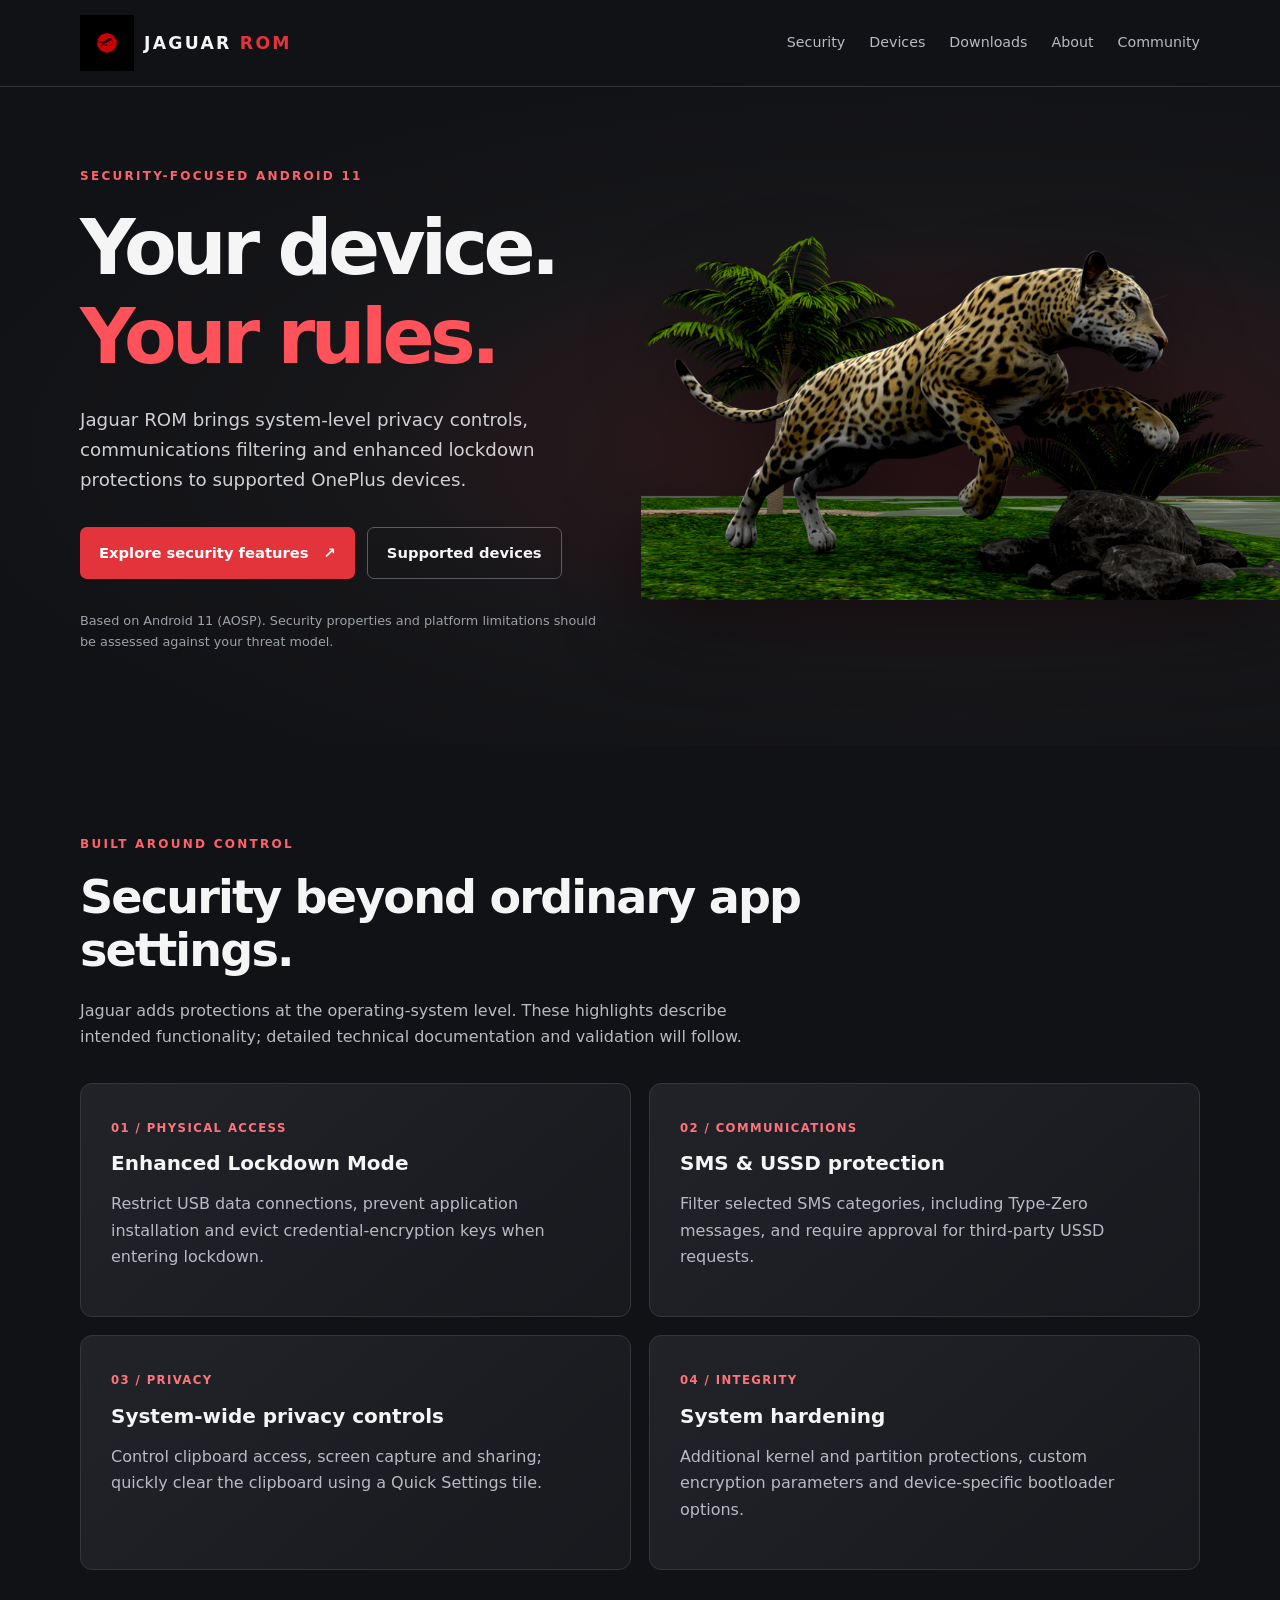
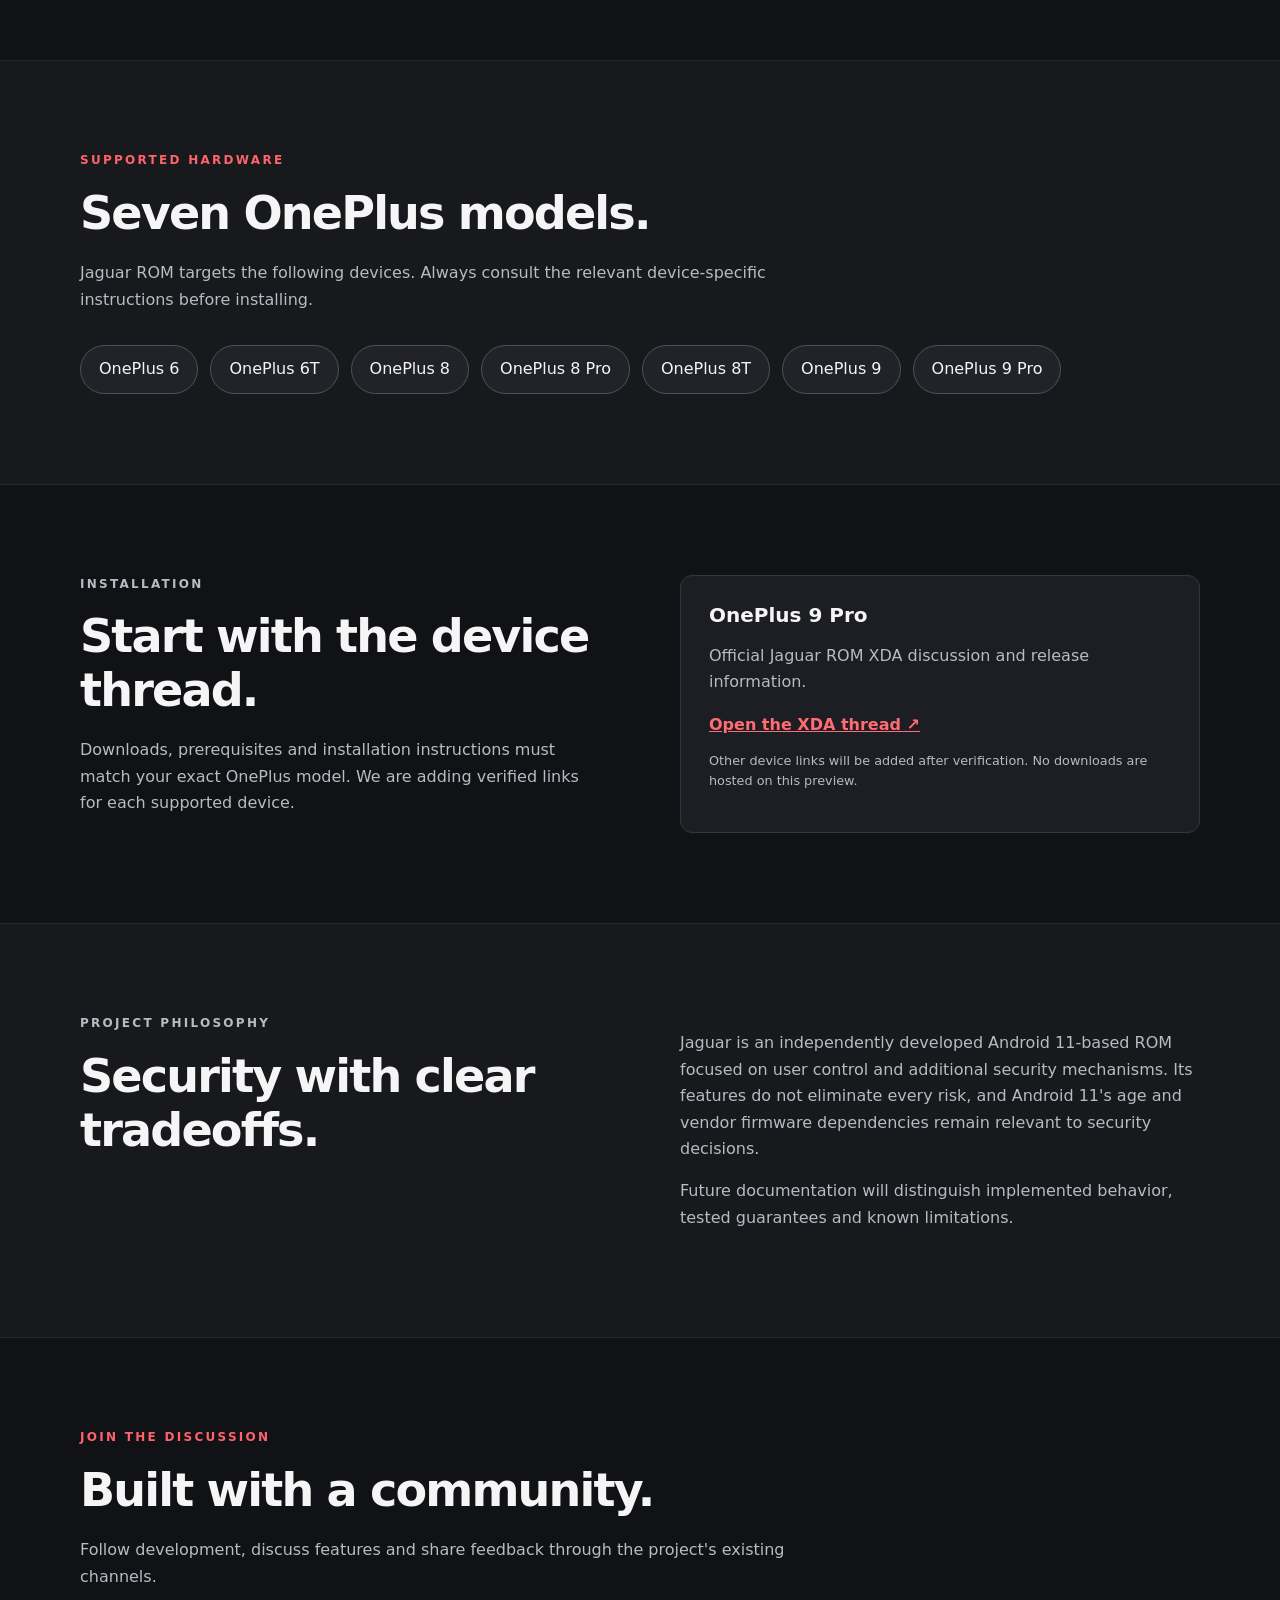
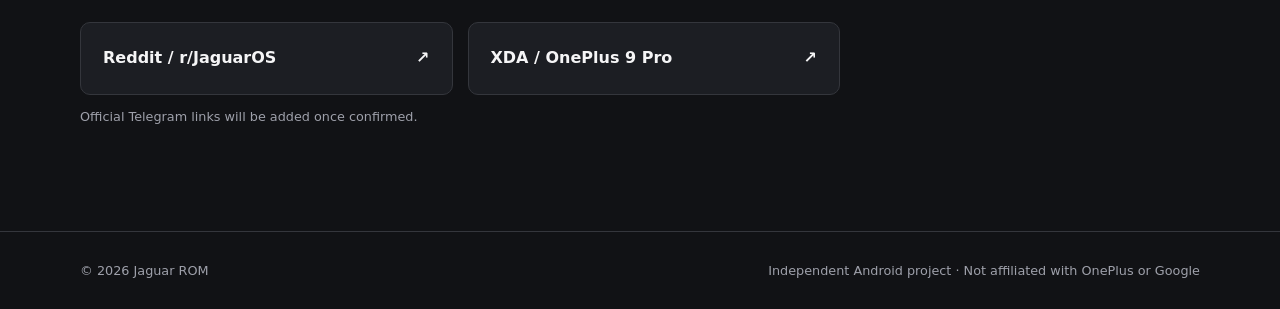
==== index.html @ 547d9c20 "Add initial Jaguar ROM website" ====
<!doctype html>
<html lang="en">
<head>
  <meta charset="utf-8">
  <meta name="viewport" content="width=device-width, initial-scale=1">
  <meta name="theme-color" content="#111215">
  <meta name="description" content="Jaguar ROM is a security-focused Android 11 custom ROM for OnePlus 6, 6T, 8, 8 Pro, 8T, 9 and 9 Pro, with enhanced lockdown, communications filtering and privacy controls.">
  <meta property="og:type" content="website">
  <meta property="og:title" content="Jaguar ROM | Your device. Your rules.">
  <meta property="og:description" content="Security-focused Android 11 for seven OnePlus devices. Explore lockdown, communications protection and privacy controls.">
  <meta property="og:image" content="https://optimumpr.github.io/jaguar-rom/assets/jaguar-color.png">
  <meta property="og:url" content="https://optimumpr.github.io/jaguar-rom/">
  <link rel="canonical" href="https://optimumpr.github.io/jaguar-rom/">
  <link rel="icon" type="image/png" href="assets/jaguar-logo.png">
  <link rel="stylesheet" href="assets/style.css">
  <title>Jaguar ROM | Security-Focused Android for OnePlus</title>
</head>
<body>
  <a class="skip-link" href="#main">Skip to content</a>
  <header class="site-header">
    <div class="wrap nav-bar">
      <a class="brand" href="#top" aria-label="Jaguar ROM home"><img src="assets/jaguar-logo.png" alt="" width="54" height="57"><span>JAGUAR <b>ROM</b></span></a>
      <nav aria-label="Main navigation">
        <a href="#features">Security</a><a href="#devices">Devices</a><a href="#downloads">Downloads</a><a href="#about">About</a><a href="#community">Community</a>
      </nav>
    </div>
  </header>
  <main id="main">
    <section class="hero" id="top" aria-labelledby="hero-title">
      <div class="wrap hero-grid">
        <div class="hero-copy">
          <p class="eyebrow">SECURITY-FOCUSED ANDROID 11</p>
          <h1 id="hero-title">Your device.<br><em>Your rules.</em></h1>
          <p class="lead">Jaguar ROM brings system-level privacy controls, communications filtering and enhanced lockdown protections to supported OnePlus devices.</p>
          <div class="actions"><a class="button primary" href="#features">Explore security features <span aria-hidden="true">↗</span></a><a class="button secondary" href="#devices">Supported devices</a></div>
          <p class="fine">Based on Android 11 (AOSP). Security properties and platform limitations should be assessed against your threat model.</p>
        </div>
        <div class="hero-art"><img src="assets/jaguar-color.png" alt="Jaguar leaping through a tropical landscape, the artwork used in Jaguar ROM" width="1058" height="604"></div>
      </div>
    </section>
    <section class="section" id="features" aria-labelledby="features-title">
      <div class="wrap"><p class="eyebrow">BUILT AROUND CONTROL</p><h2 id="features-title">Security beyond ordinary app settings.</h2><p class="section-intro">Jaguar adds protections at the operating-system level. These highlights describe intended functionality; detailed technical documentation and validation will follow.</p>
        <div class="feature-grid">
          <article class="feature"><span class="feature-num">01 / PHYSICAL ACCESS</span><h3>Enhanced Lockdown Mode</h3><p>Restrict USB data connections, prevent application installation and evict credential-encryption keys when entering lockdown.</p></article>
          <article class="feature"><span class="feature-num">02 / COMMUNICATIONS</span><h3>SMS &amp; USSD protection</h3><p>Filter selected SMS categories, including Type-Zero messages, and require approval for third-party USSD requests.</p></article>
          <article class="feature"><span class="feature-num">03 / PRIVACY</span><h3>System-wide privacy controls</h3><p>Control clipboard access, screen capture and sharing; quickly clear the clipboard using a Quick Settings tile.</p></article>
          <article class="feature"><span class="feature-num">04 / INTEGRITY</span><h3>System hardening</h3><p>Additional kernel and partition protections, custom encryption parameters and device-specific bootloader options.</p></article>
        </div>
      </div>
    </section>
    <section class="section muted" id="devices" aria-labelledby="devices-title"><div class="wrap"><p class="eyebrow">SUPPORTED HARDWARE</p><h2 id="devices-title">Seven OnePlus models.</h2><p class="section-intro">Jaguar ROM targets the following devices. Always consult the relevant device-specific instructions before installing.</p><div class="device-list"><span>OnePlus 6</span><span>OnePlus 6T</span><span>OnePlus 8</span><span>OnePlus 8 Pro</span><span>OnePlus 8T</span><span>OnePlus 9</span><span>OnePlus 9 Pro</span></div></div></section>
    <section class="section" id="downloads" aria-labelledby="downloads-title"><div class="wrap split"><div><p class="eyebrow">INSTALLATION</p><h2 id="downloads-title">Start with the device thread.</h2><p>Downloads, prerequisites and installation instructions must match your exact OnePlus model. We are adding verified links for each supported device.</p></div><div class="info-panel"><h3>OnePlus 9 Pro</h3><p>Official Jaguar ROM XDA discussion and release information.</p><a class="text-link" href="https://xdaforums.com/t/rom-11-jaguar-oneplus-9-pro-official-v73-updated-october-12-2026.4394057/" rel="noopener noreferrer">Open the XDA thread ↗</a><p class="fine">Other device links will be added after verification. No downloads are hosted on this preview.</p></div></div></section>
    <section class="section muted" id="about" aria-labelledby="about-title"><div class="wrap split"><div><p class="eyebrow">PROJECT PHILOSOPHY</p><h2 id="about-title">Security with clear tradeoffs.</h2></div><div><p>Jaguar is an independently developed Android 11-based ROM focused on user control and additional security mechanisms. Its features do not eliminate every risk, and Android 11's age and vendor firmware dependencies remain relevant to security decisions.</p><p>Future documentation will distinguish implemented behavior, tested guarantees and known limitations.</p></div></div></section>
    <section class="section" id="community" aria-labelledby="community-title"><div class="wrap"><p class="eyebrow">JOIN THE DISCUSSION</p><h2 id="community-title">Built with a community.</h2><p class="section-intro">Follow development, discuss features and share feedback through the project's existing channels.</p><div class="community-links"><a href="https://www.reddit.com/r/JaguarOS/" rel="noopener noreferrer">Reddit / r/JaguarOS <span aria-hidden="true">↗</span></a><a href="https://xdaforums.com/t/rom-11-jaguar-oneplus-9-pro-official-v73-updated-october-12-2026.4394057/" rel="noopener noreferrer">XDA / OnePlus 9 Pro <span aria-hidden="true">↗</span></a></div><p class="fine">Official Telegram links will be added once confirmed.</p></div></section>
  </main>
  <footer><div class="wrap footer-row"><span>© <span id="year">2026</span> Jaguar ROM</span><span>Independent Android project · Not affiliated with OnePlus or Google</span></div></footer>
  <script src="assets/main.js" defer></script>
</body>
</html>
---- assets/style.css ----
:root{color-scheme:dark;--bg:#111215;--panel:#1c1e23;--muted:#17191d;--line:#34363c;--text:#f5f5f6;--sub:#b9bac2;--red:#e3343b}*{box-sizing:border-box}html{scroll-behavior:smooth}body{margin:0;background:var(--bg);color:var(--text);font:16px/1.65 system-ui,-apple-system,Segoe UI,Roboto,sans-serif}a{color:inherit}a:focus-visible{outline:3px solid #ff7075;outline-offset:4px}.wrap{width:min(1120px,calc(100% - 44px));margin:auto}.skip-link{position:absolute;top:-100px;left:12px;padding:10px;background:#fff;color:#111;z-index:20}.skip-link:focus{top:12px}.site-header{position:relative;z-index:5;border-bottom:1px solid var(--line);background:#111215}.nav-bar{display:flex;align-items:center;justify-content:space-between;gap:24px;min-height:86px}.brand{display:flex;align-items:center;gap:10px;text-decoration:none;font-size:1.08rem;font-weight:800;letter-spacing:.13em;white-space:nowrap}.brand img{object-fit:contain}.brand b{color:var(--red)}nav{display:flex;gap:24px;flex-wrap:wrap}nav a{font-size:.89rem;color:var(--sub);text-decoration:none}nav a:hover,.text-link:hover{color:#ff777c}.hero{overflow:hidden;background:radial-gradient(ellipse at 75% 55%,#3a1a1d 0%,#17171a 44%,#111215 75%)}.hero-grid{display:grid;grid-template-columns:1fr 1.05fr;align-items:center;gap:28px;min-height:600px}.hero-copy{padding:80px 0}.eyebrow{color:#ff626a;font-weight:800;font-size:.75rem;letter-spacing:.19em;margin:0 0 16px}h1,h2,h3{line-height:1.16}h1{font-size:clamp(3.2rem,6vw,5.5rem);letter-spacing:-.06em;margin:0 0 24px}h1 em{font-style:normal;color:#ff525a}h2{font-size:clamp(2rem,3.6vw,3.1rem);letter-spacing:-.04em;margin:0 0 20px;max-width:780px}h3{font-size:1.25rem;margin:12px 0}.lead{font-size:1.14rem;color:#d0d0d5;max-width:530px}.fine{font-size:.8rem;color:#9ea0aa;line-height:1.6}.actions{display:flex;flex-wrap:wrap;gap:12px;margin:32px 0}.button{display:inline-flex;gap:15px;align-items:center;padding:13px 19px;border-radius:7px;text-decoration:none;font-weight:750;font-size:.92rem}.primary{background:var(--red);color:#fff}.primary:hover{background:#fb4d55}.secondary{border:1px solid #5b5c64}.secondary:hover{background:#24262b}.hero-art img{display:block;width:115%;max-width:none;height:auto;filter:drop-shadow(0 22px 40px #0007)}.section{padding:90px 0;scroll-margin-top:20px}.section-intro{color:var(--sub);max-width:720px;margin:0 0 32px}.feature-grid{display:grid;grid-template-columns:repeat(2,1fr);gap:18px}.feature{padding:30px;border:1px solid var(--line);border-radius:12px;background:linear-gradient(140deg,#222329,#18191d)}.feature p,.split p{color:var(--sub)}.feature-num{font-size:.73rem;color:#ff747b;font-weight:750;letter-spacing:.12em}.muted{background:var(--muted);border-block:1px solid #27282c}.device-list{display:flex;flex-wrap:wrap;gap:12px}.device-list span{border:1px solid #51515a;border-radius:999px;padding:10px 18px;background:#222329}.split{display:grid;grid-template-columns:1fr 1fr;gap:80px;align-items:start}.info-panel{padding:28px;border:1px solid var(--line);border-radius:12px;background:var(--panel)}.info-panel h3{margin-top:0}.text-link{color:#ff6c72;font-weight:700}.community-links{display:grid;grid-template-columns:repeat(2,1fr);gap:15px;max-width:760px}.community-links a{display:flex;justify-content:space-between;padding:22px;background:var(--panel);border:1px solid var(--line);border-radius:10px;text-decoration:none;font-weight:700}.community-links a:hover{border-color:var(--red)}footer{border-top:1px solid var(--line);padding:28px 0;color:#9ea0aa;font-size:.8rem}.footer-row{display:flex;justify-content:space-between;gap:20px;flex-wrap:wrap}@media(max-width:800px){.nav-bar{align-items:flex-start;flex-direction:column;padding:14px 0}nav{gap:10px 18px;padding-bottom:10px}.hero-grid{grid-template-columns:1fr;gap:0}.hero-copy{padding:70px 0 20px}.hero-art img{width:100%;max-width:650px;margin:0 auto 30px}.split{grid-template-columns:1fr;gap:20px}.section{padding:65px 0}}@media(max-width:540px){.wrap{width:min(100% - 32px,1120px)}.feature-grid,.community-links{grid-template-columns:1fr}.feature{padding:23px}h1{font-size:3.3rem}nav a{font-size:.83rem}.hero-copy{padding-top:54px}}@media(prefers-reduced-motion:reduce){html{scroll-behavior:auto}}
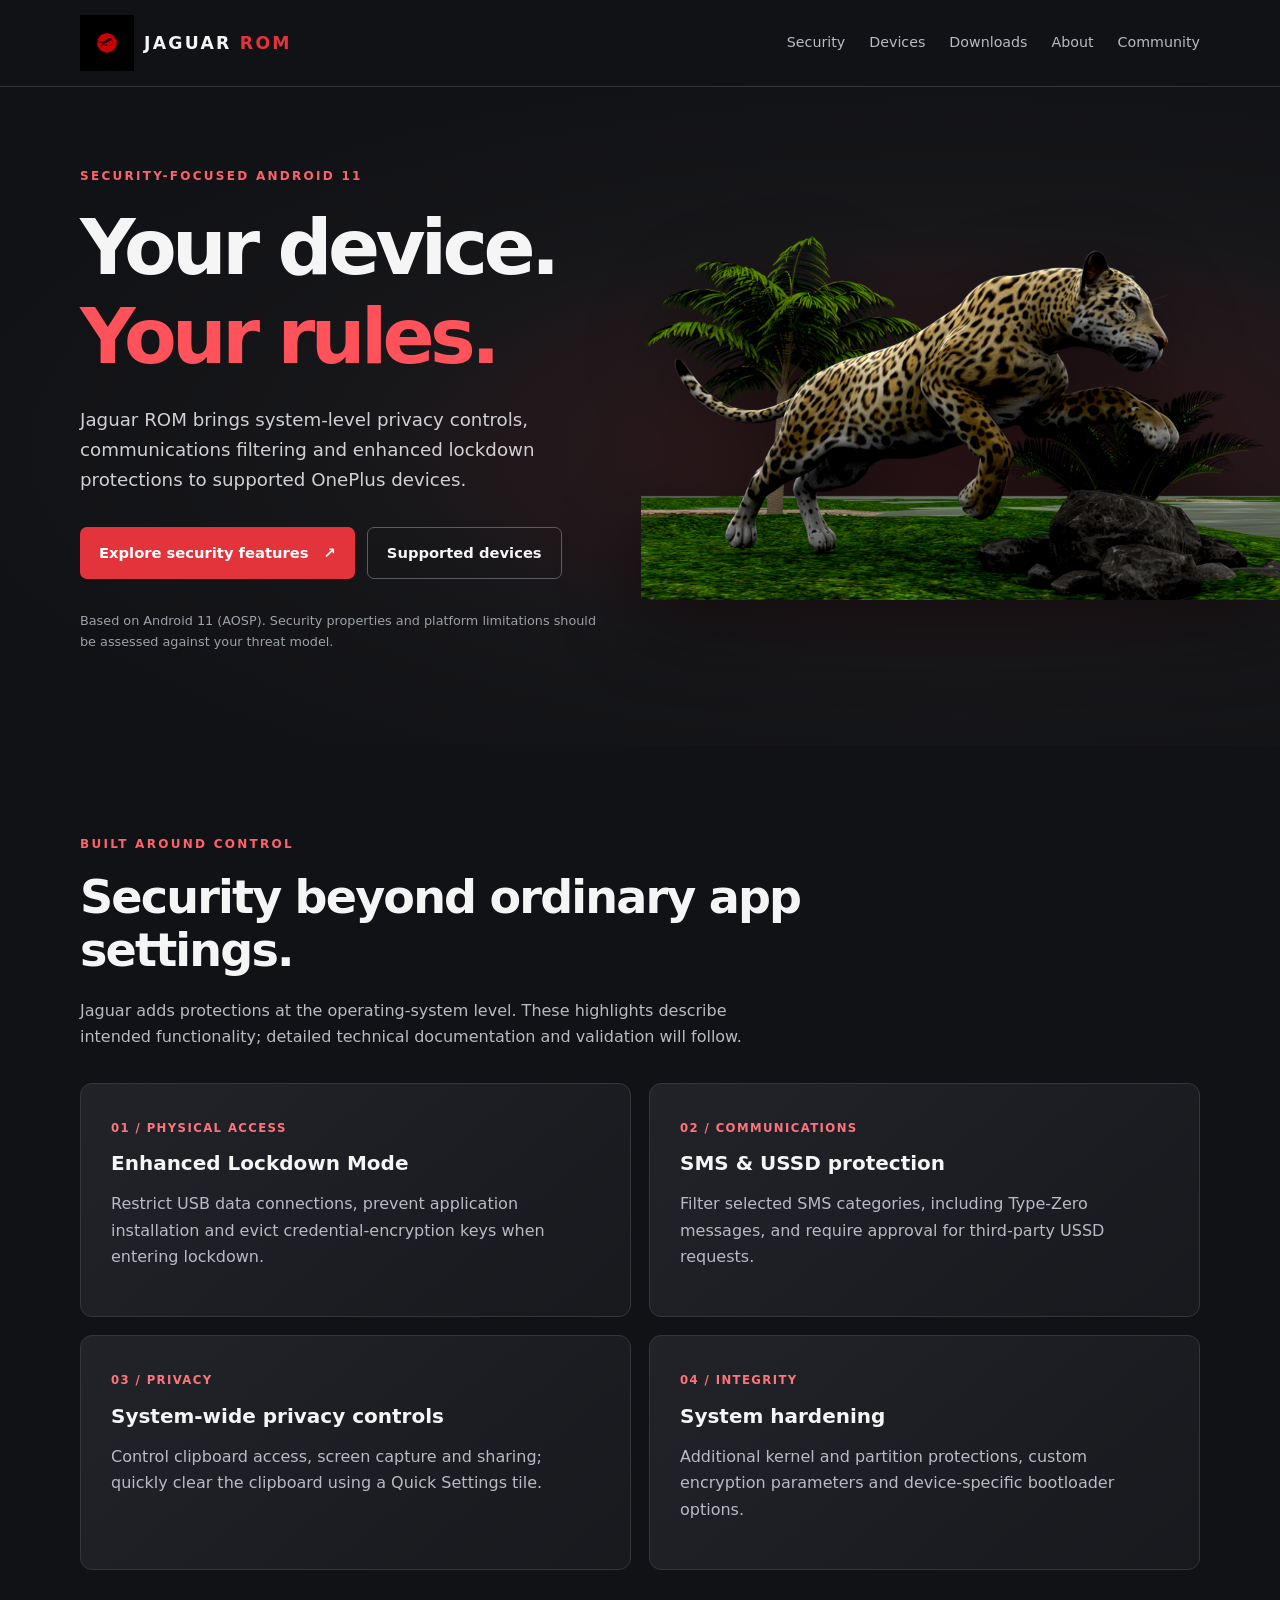
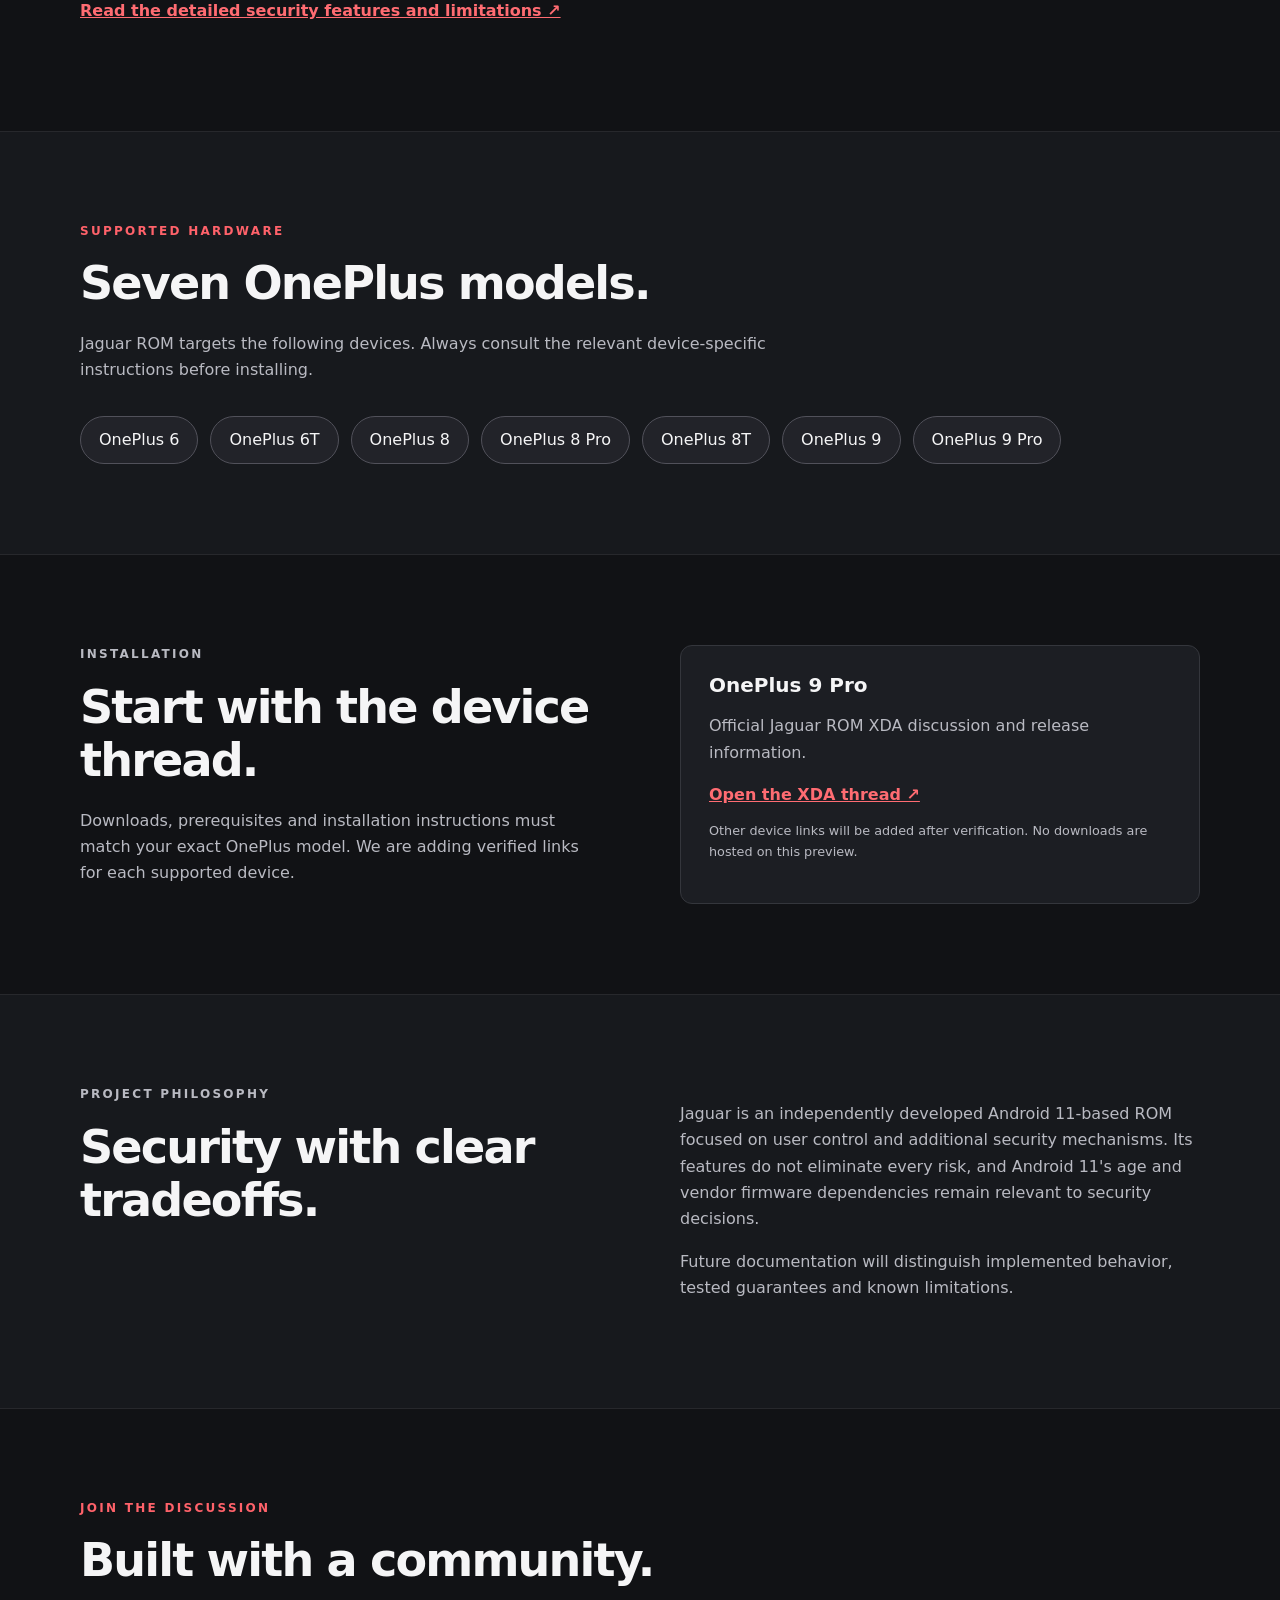
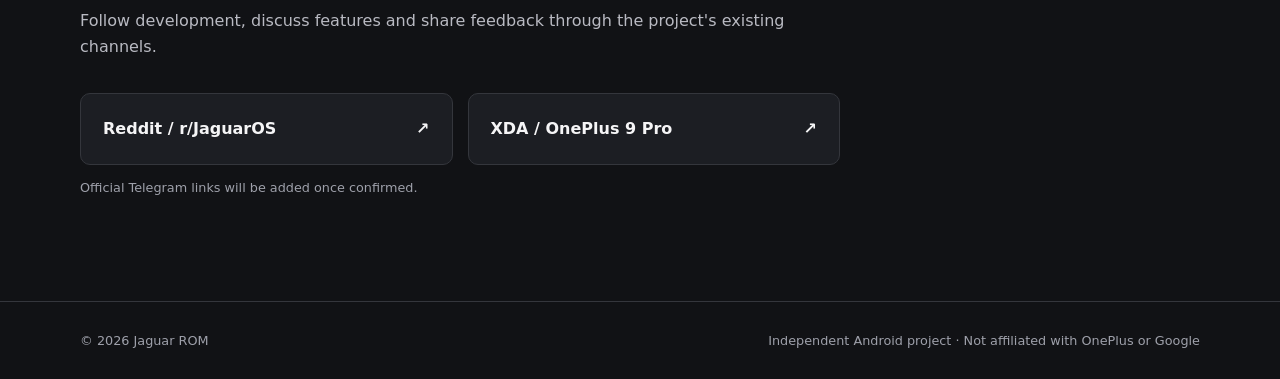
==== commit f66f1ec2: "Add Jaguar security features and SEO foundation" ====
--- a/index.html
+++ b/index.html
@@ -21,7 +21,7 @@
     <div class="wrap nav-bar">
       <a class="brand" href="#top" aria-label="Jaguar ROM home"><img src="assets/jaguar-logo.png" alt="" width="54" height="57"><span>JAGUAR <b>ROM</b></span></a>
       <nav aria-label="Main navigation">
-        <a href="#features">Security</a><a href="#devices">Devices</a><a href="#downloads">Downloads</a><a href="#about">About</a><a href="#community">Community</a>
+        <a href="features/">Security</a><a href="#devices">Devices</a><a href="#downloads">Downloads</a><a href="#about">About</a><a href="#community">Community</a>
       </nav>
     </div>
   </header>
@@ -32,7 +32,7 @@
           <p class="eyebrow">SECURITY-FOCUSED ANDROID 11</p>
           <h1 id="hero-title">Your device.<br><em>Your rules.</em></h1>
           <p class="lead">Jaguar ROM brings system-level privacy controls, communications filtering and enhanced lockdown protections to supported OnePlus devices.</p>
-          <div class="actions"><a class="button primary" href="#features">Explore security features <span aria-hidden="true">↗</span></a><a class="button secondary" href="#devices">Supported devices</a></div>
+          <div class="actions"><a class="button primary" href="features/">Explore security features <span aria-hidden="true">↗</span></a><a class="button secondary" href="#devices">Supported devices</a></div>
           <p class="fine">Based on Android 11 (AOSP). Security properties and platform limitations should be assessed against your threat model.</p>
         </div>
         <div class="hero-art"><img src="assets/jaguar-color.png" alt="Jaguar leaping through a tropical landscape, the artwork used in Jaguar ROM" width="1058" height="604"></div>
@@ -46,6 +46,7 @@
           <article class="feature"><span class="feature-num">03 / PRIVACY</span><h3>System-wide privacy controls</h3><p>Control clipboard access, screen capture and sharing; quickly clear the clipboard using a Quick Settings tile.</p></article>
           <article class="feature"><span class="feature-num">04 / INTEGRITY</span><h3>System hardening</h3><p>Additional kernel and partition protections, custom encryption parameters and device-specific bootloader options.</p></article>
         </div>
+        <p class="feature-more"><a class="text-link" href="features/">Read the detailed security features and limitations ↗</a></p>
       </div>
     </section>
     <section class="section muted" id="devices" aria-labelledby="devices-title"><div class="wrap"><p class="eyebrow">SUPPORTED HARDWARE</p><h2 id="devices-title">Seven OnePlus models.</h2><p class="section-intro">Jaguar ROM targets the following devices. Always consult the relevant device-specific instructions before installing.</p><div class="device-list"><span>OnePlus 6</span><span>OnePlus 6T</span><span>OnePlus 8</span><span>OnePlus 8 Pro</span><span>OnePlus 8T</span><span>OnePlus 9</span><span>OnePlus 9 Pro</span></div></div></section>
--- a/assets/style.css
+++ b/assets/style.css
@@ -1 +1,18 @@
 :root{color-scheme:dark;--bg:#111215;--panel:#1c1e23;--muted:#17191d;--line:#34363c;--text:#f5f5f6;--sub:#b9bac2;--red:#e3343b}*{box-sizing:border-box}html{scroll-behavior:smooth}body{margin:0;background:var(--bg);color:var(--text);font:16px/1.65 system-ui,-apple-system,Segoe UI,Roboto,sans-serif}a{color:inherit}a:focus-visible{outline:3px solid #ff7075;outline-offset:4px}.wrap{width:min(1120px,calc(100% - 44px));margin:auto}.skip-link{position:absolute;top:-100px;left:12px;padding:10px;background:#fff;color:#111;z-index:20}.skip-link:focus{top:12px}.site-header{position:relative;z-index:5;border-bottom:1px solid var(--line);background:#111215}.nav-bar{display:flex;align-items:center;justify-content:space-between;gap:24px;min-height:86px}.brand{display:flex;align-items:center;gap:10px;text-decoration:none;font-size:1.08rem;font-weight:800;letter-spacing:.13em;white-space:nowrap}.brand img{object-fit:contain}.brand b{color:var(--red)}nav{display:flex;gap:24px;flex-wrap:wrap}nav a{font-size:.89rem;color:var(--sub);text-decoration:none}nav a:hover,.text-link:hover{color:#ff777c}.hero{overflow:hidden;background:radial-gradient(ellipse at 75% 55%,#3a1a1d 0%,#17171a 44%,#111215 75%)}.hero-grid{display:grid;grid-template-columns:1fr 1.05fr;align-items:center;gap:28px;min-height:600px}.hero-copy{padding:80px 0}.eyebrow{color:#ff626a;font-weight:800;font-size:.75rem;letter-spacing:.19em;margin:0 0 16px}h1,h2,h3{line-height:1.16}h1{font-size:clamp(3.2rem,6vw,5.5rem);letter-spacing:-.06em;margin:0 0 24px}h1 em{font-style:normal;color:#ff525a}h2{font-size:clamp(2rem,3.6vw,3.1rem);letter-spacing:-.04em;margin:0 0 20px;max-width:780px}h3{font-size:1.25rem;margin:12px 0}.lead{font-size:1.14rem;color:#d0d0d5;max-width:530px}.fine{font-size:.8rem;color:#9ea0aa;line-height:1.6}.actions{display:flex;flex-wrap:wrap;gap:12px;margin:32px 0}.button{display:inline-flex;gap:15px;align-items:center;padding:13px 19px;border-radius:7px;text-decoration:none;font-weight:750;font-size:.92rem}.primary{background:var(--red);color:#fff}.primary:hover{background:#fb4d55}.secondary{border:1px solid #5b5c64}.secondary:hover{background:#24262b}.hero-art img{display:block;width:115%;max-width:none;height:auto;filter:drop-shadow(0 22px 40px #0007)}.section{padding:90px 0;scroll-margin-top:20px}.section-intro{color:var(--sub);max-width:720px;margin:0 0 32px}.feature-grid{display:grid;grid-template-columns:repeat(2,1fr);gap:18px}.feature{padding:30px;border:1px solid var(--line);border-radius:12px;background:linear-gradient(140deg,#222329,#18191d)}.feature p,.split p{color:var(--sub)}.feature-num{font-size:.73rem;color:#ff747b;font-weight:750;letter-spacing:.12em}.muted{background:var(--muted);border-block:1px solid #27282c}.device-list{display:flex;flex-wrap:wrap;gap:12px}.device-list span{border:1px solid #51515a;border-radius:999px;padding:10px 18px;background:#222329}.split{display:grid;grid-template-columns:1fr 1fr;gap:80px;align-items:start}.info-panel{padding:28px;border:1px solid var(--line);border-radius:12px;background:var(--panel)}.info-panel h3{margin-top:0}.text-link{color:#ff6c72;font-weight:700}.community-links{display:grid;grid-template-columns:repeat(2,1fr);gap:15px;max-width:760px}.community-links a{display:flex;justify-content:space-between;padding:22px;background:var(--panel);border:1px solid var(--line);border-radius:10px;text-decoration:none;font-weight:700}.community-links a:hover{border-color:var(--red)}footer{border-top:1px solid var(--line);padding:28px 0;color:#9ea0aa;font-size:.8rem}.footer-row{display:flex;justify-content:space-between;gap:20px;flex-wrap:wrap}@media(max-width:800px){.nav-bar{align-items:flex-start;flex-direction:column;padding:14px 0}nav{gap:10px 18px;padding-bottom:10px}.hero-grid{grid-template-columns:1fr;gap:0}.hero-copy{padding:70px 0 20px}.hero-art img{width:100%;max-width:650px;margin:0 auto 30px}.split{grid-template-columns:1fr;gap:20px}.section{padding:65px 0}}@media(max-width:540px){.wrap{width:min(100% - 32px,1120px)}.feature-grid,.community-links{grid-template-columns:1fr}.feature{padding:23px}h1{font-size:3.3rem}nav a{font-size:.83rem}.hero-copy{padding-top:54px}}@media(prefers-reduced-motion:reduce){html{scroll-behavior:auto}}
+
+/* Batch 2: security feature detail page */
+.detail-wrap{max-width:900px}
+.detail-title{font-size:clamp(2.5rem,5vw,4.4rem);max-width:850px}
+.detail-wrap>p:not(.eyebrow),.detail-wrap li{color:var(--sub)}
+.detail-wrap h2{max-width:850px}
+.notice{margin-top:32px;border-left:4px solid var(--red);padding:20px 24px;background:#231b20;color:#e8e2e5;border-radius:0 8px 8px 0}
+.detail-list{padding-left:24px;line-height:1.85}
+.detail-list li{margin-bottom:12px}
+.detail-list strong{color:var(--text)}
+.detail-note{border-top:1px solid var(--line);padding-top:16px;font-size:.94rem}
+.detail-cards{display:grid;grid-template-columns:repeat(3,minmax(0,1fr));gap:16px;margin:26px 0}
+.detail-cards article{padding:22px;background:var(--panel);border:1px solid var(--line);border-radius:10px}
+.detail-cards h3{margin-top:0}
+.detail-cards p{color:var(--sub)}
+.feature-more{margin-top:28px}
+@media(max-width:700px){.detail-cards{grid-template-columns:1fr}.detail-wrap{max-width:100%}}
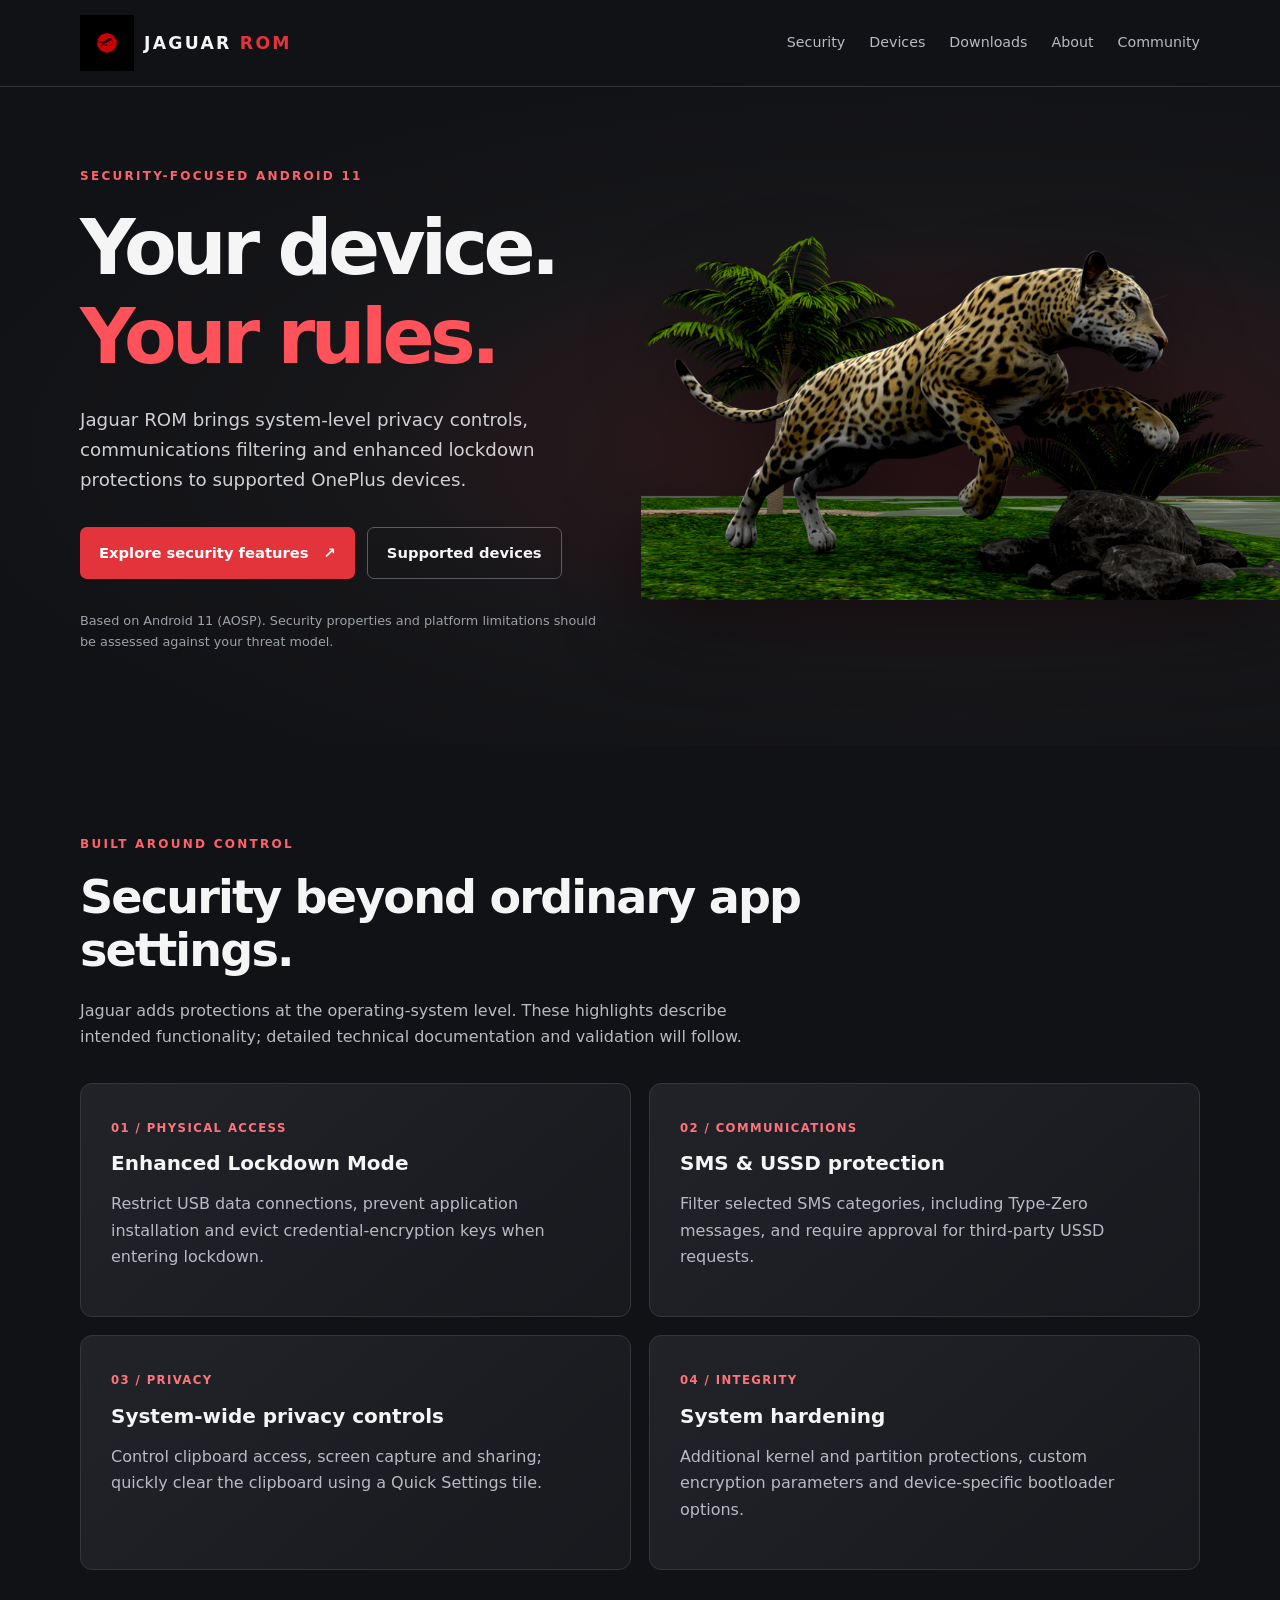
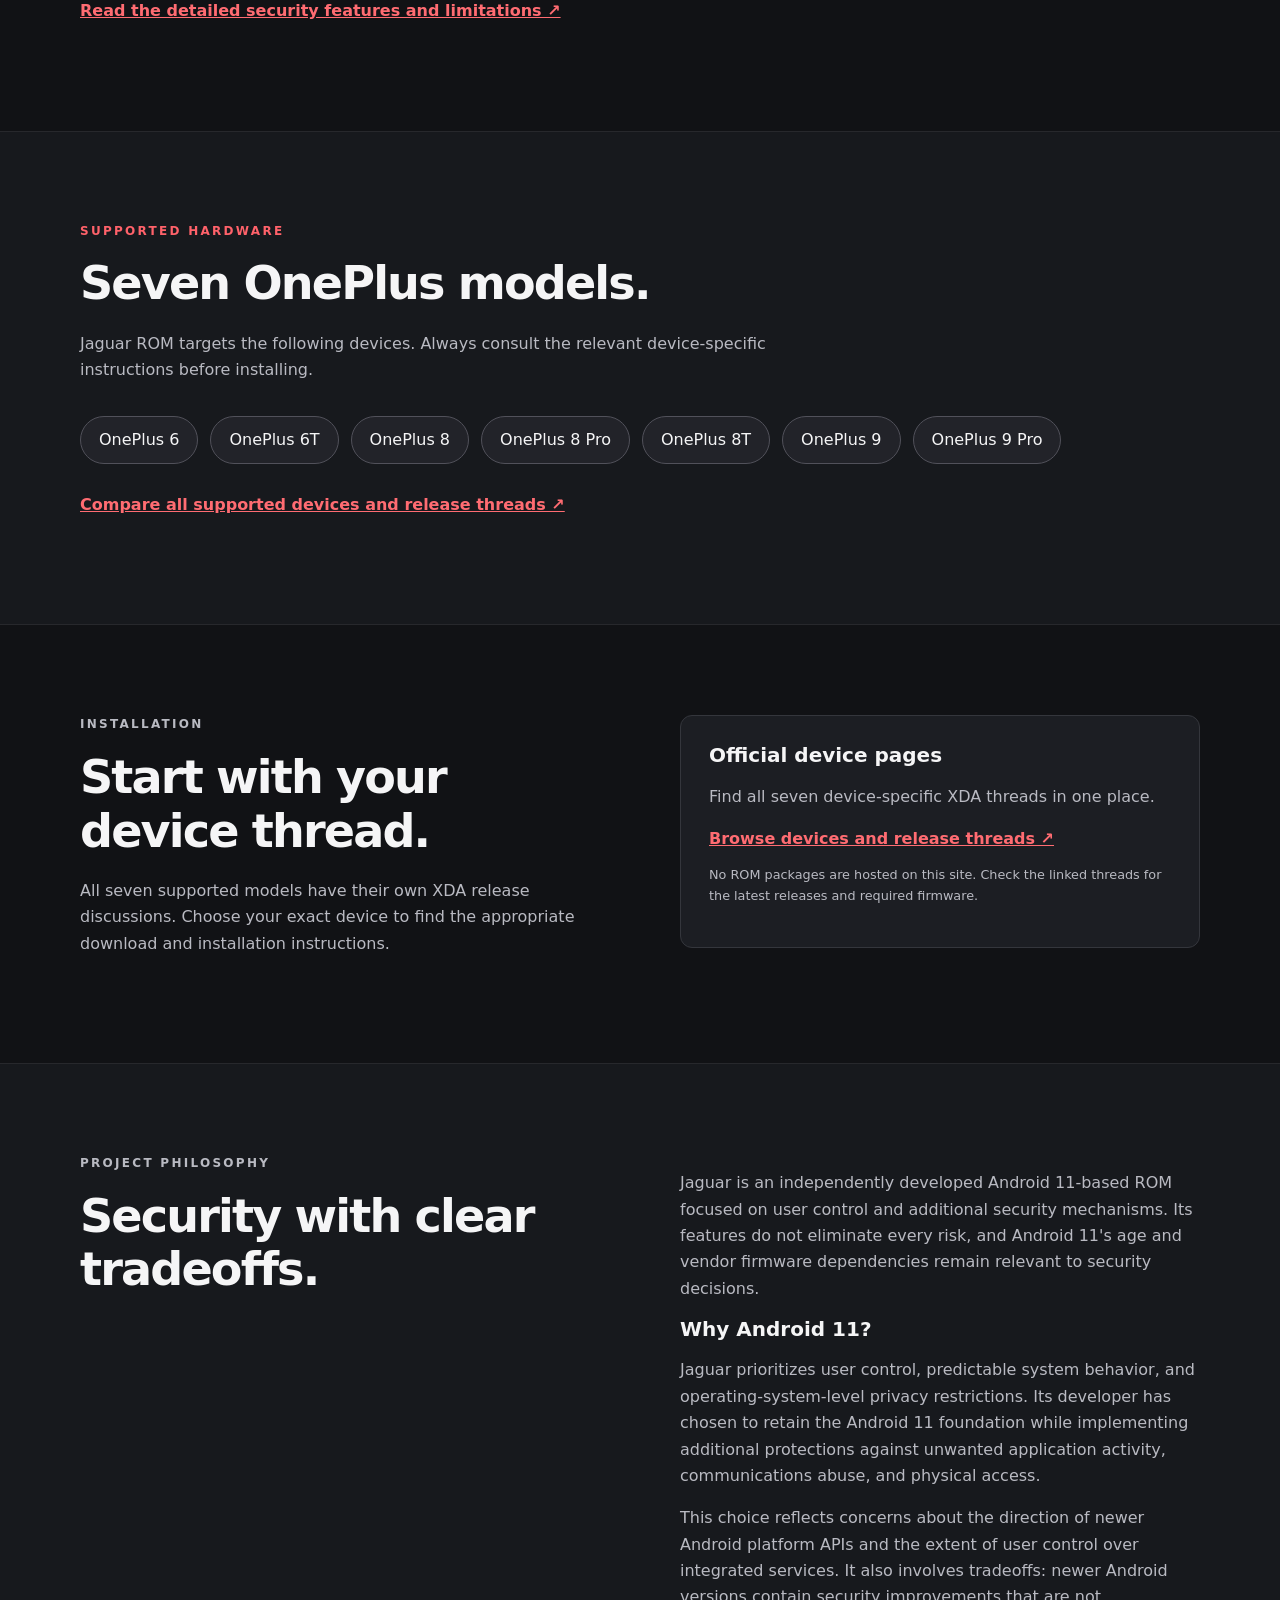
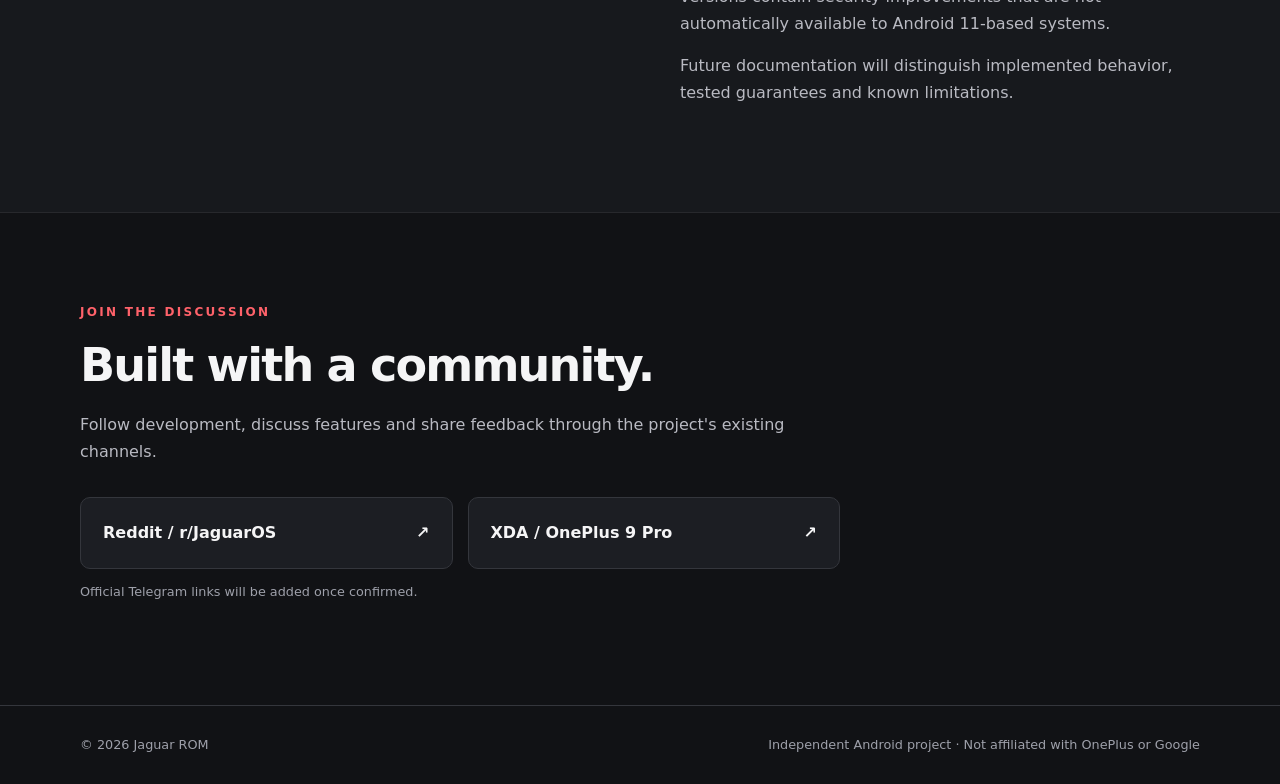
==== commit 657d0dd5: "Add seven OnePlus device pages and Android 11 rationale" ====
--- a/index.html
+++ b/index.html
@@ -21,7 +21,7 @@
     <div class="wrap nav-bar">
       <a class="brand" href="#top" aria-label="Jaguar ROM home"><img src="assets/jaguar-logo.png" alt="" width="54" height="57"><span>JAGUAR <b>ROM</b></span></a>
       <nav aria-label="Main navigation">
-        <a href="features/">Security</a><a href="#devices">Devices</a><a href="#downloads">Downloads</a><a href="#about">About</a><a href="#community">Community</a>
+        <a href="features/">Security</a><a href="devices/">Devices</a><a href="#downloads">Downloads</a><a href="#about">About</a><a href="#community">Community</a>
       </nav>
     </div>
   </header>
@@ -49,9 +49,9 @@
         <p class="feature-more"><a class="text-link" href="features/">Read the detailed security features and limitations ↗</a></p>
       </div>
     </section>
-    <section class="section muted" id="devices" aria-labelledby="devices-title"><div class="wrap"><p class="eyebrow">SUPPORTED HARDWARE</p><h2 id="devices-title">Seven OnePlus models.</h2><p class="section-intro">Jaguar ROM targets the following devices. Always consult the relevant device-specific instructions before installing.</p><div class="device-list"><span>OnePlus 6</span><span>OnePlus 6T</span><span>OnePlus 8</span><span>OnePlus 8 Pro</span><span>OnePlus 8T</span><span>OnePlus 9</span><span>OnePlus 9 Pro</span></div></div></section>
-    <section class="section" id="downloads" aria-labelledby="downloads-title"><div class="wrap split"><div><p class="eyebrow">INSTALLATION</p><h2 id="downloads-title">Start with the device thread.</h2><p>Downloads, prerequisites and installation instructions must match your exact OnePlus model. We are adding verified links for each supported device.</p></div><div class="info-panel"><h3>OnePlus 9 Pro</h3><p>Official Jaguar ROM XDA discussion and release information.</p><a class="text-link" href="https://xdaforums.com/t/rom-11-jaguar-oneplus-9-pro-official-v73-updated-october-12-2026.4394057/" rel="noopener noreferrer">Open the XDA thread ↗</a><p class="fine">Other device links will be added after verification. No downloads are hosted on this preview.</p></div></div></section>
-    <section class="section muted" id="about" aria-labelledby="about-title"><div class="wrap split"><div><p class="eyebrow">PROJECT PHILOSOPHY</p><h2 id="about-title">Security with clear tradeoffs.</h2></div><div><p>Jaguar is an independently developed Android 11-based ROM focused on user control and additional security mechanisms. Its features do not eliminate every risk, and Android 11's age and vendor firmware dependencies remain relevant to security decisions.</p><p>Future documentation will distinguish implemented behavior, tested guarantees and known limitations.</p></div></div></section>
+    <section class="section muted" id="devices" aria-labelledby="devices-title"><div class="wrap"><p class="eyebrow">SUPPORTED HARDWARE</p><h2 id="devices-title">Seven OnePlus models.</h2><p class="section-intro">Jaguar ROM targets the following devices. Always consult the relevant device-specific instructions before installing.</p><div class="device-list"><a href="devices/oneplus-6/">OnePlus 6</a><a href="devices/oneplus-6t/">OnePlus 6T</a><a href="devices/oneplus-8/">OnePlus 8</a><a href="devices/oneplus-8-pro/">OnePlus 8 Pro</a><a href="devices/oneplus-8t/">OnePlus 8T</a><a href="devices/oneplus-9/">OnePlus 9</a><a href="devices/oneplus-9-pro/">OnePlus 9 Pro</a></div><p class="feature-more"><a class="text-link" href="devices/">Compare all supported devices and release threads ↗</a></p></div></section>
+    <section class="section" id="downloads" aria-labelledby="downloads-title"><div class="wrap split"><div><p class="eyebrow">INSTALLATION</p><h2 id="downloads-title">Start with your device thread.</h2><p>All seven supported models have their own XDA release discussions. Choose your exact device to find the appropriate download and installation instructions.</p></div><div class="info-panel"><h3>Official device pages</h3><p>Find all seven device-specific XDA threads in one place.</p><a class="text-link" href="devices/">Browse devices and release threads ↗</a><p class="fine">No ROM packages are hosted on this site. Check the linked threads for the latest releases and required firmware.</p></div></div></section>
+    <section class="section muted" id="about" aria-labelledby="about-title"><div class="wrap split"><div><p class="eyebrow">PROJECT PHILOSOPHY</p><h2 id="about-title">Security with clear tradeoffs.</h2></div><div><p>Jaguar is an independently developed Android 11-based ROM focused on user control and additional security mechanisms. Its features do not eliminate every risk, and Android 11's age and vendor firmware dependencies remain relevant to security decisions.</p><h3>Why Android 11?</h3><p>Jaguar prioritizes user control, predictable system behavior, and operating-system-level privacy restrictions. Its developer has chosen to retain the Android 11 foundation while implementing additional protections against unwanted application activity, communications abuse, and physical access.</p><p>This choice reflects concerns about the direction of newer Android platform APIs and the extent of user control over integrated services. It also involves tradeoffs: newer Android versions contain security improvements that are not automatically available to Android 11-based systems.</p><p>Future documentation will distinguish implemented behavior, tested guarantees and known limitations.</p></div></div></section>
     <section class="section" id="community" aria-labelledby="community-title"><div class="wrap"><p class="eyebrow">JOIN THE DISCUSSION</p><h2 id="community-title">Built with a community.</h2><p class="section-intro">Follow development, discuss features and share feedback through the project's existing channels.</p><div class="community-links"><a href="https://www.reddit.com/r/JaguarOS/" rel="noopener noreferrer">Reddit / r/JaguarOS <span aria-hidden="true">↗</span></a><a href="https://xdaforums.com/t/rom-11-jaguar-oneplus-9-pro-official-v73-updated-october-12-2026.4394057/" rel="noopener noreferrer">XDA / OnePlus 9 Pro <span aria-hidden="true">↗</span></a></div><p class="fine">Official Telegram links will be added once confirmed.</p></div></section>
   </main>
   <footer><div class="wrap footer-row"><span>© <span id="year">2026</span> Jaguar ROM</span><span>Independent Android project · Not affiliated with OnePlus or Google</span></div></footer>
--- a/assets/style.css
+++ b/assets/style.css
@@ -16,3 +16,8 @@
 .detail-cards p{color:var(--sub)}
 .feature-more{margin-top:28px}
 @media(max-width:700px){.detail-cards{grid-template-columns:1fr}.detail-wrap{max-width:100%}}
+
+/* Batch 3: device directory and detail pages */
+.device-list a{border:1px solid #51515a;border-radius:999px;padding:10px 18px;background:#222329;text-decoration:none}.device-list a:hover{border-color:var(--red);color:#fff}
+.device-card-grid{display:grid;grid-template-columns:repeat(3,minmax(0,1fr));gap:18px;margin:35px 0}.device-card{display:flex;flex-direction:column;gap:9px;padding:25px;border:1px solid var(--line);border-radius:12px;background:var(--panel);text-decoration:none}.device-card:hover{border-color:var(--red)}.device-card strong{font-size:1.25rem}.device-card span{color:var(--sub);font-size:.91rem}.device-card .device-card-action{color:#ff777c;font-weight:700;margin-top:12px}.device-facts{display:grid;grid-template-columns:repeat(3,1fr);gap:15px;margin:30px 0 45px}.device-facts>div{padding:20px;border:1px solid var(--line);border-radius:10px;background:var(--panel)}.device-facts span{display:block;color:#ff777c;font-size:.75rem;font-weight:800;letter-spacing:.12em}.device-facts strong{display:block;margin-top:8px;overflow-wrap:anywhere}
+@media(max-width:800px){.device-card-grid{grid-template-columns:repeat(2,minmax(0,1fr))}}@media(max-width:540px){.device-card-grid,.device-facts{grid-template-columns:1fr}}
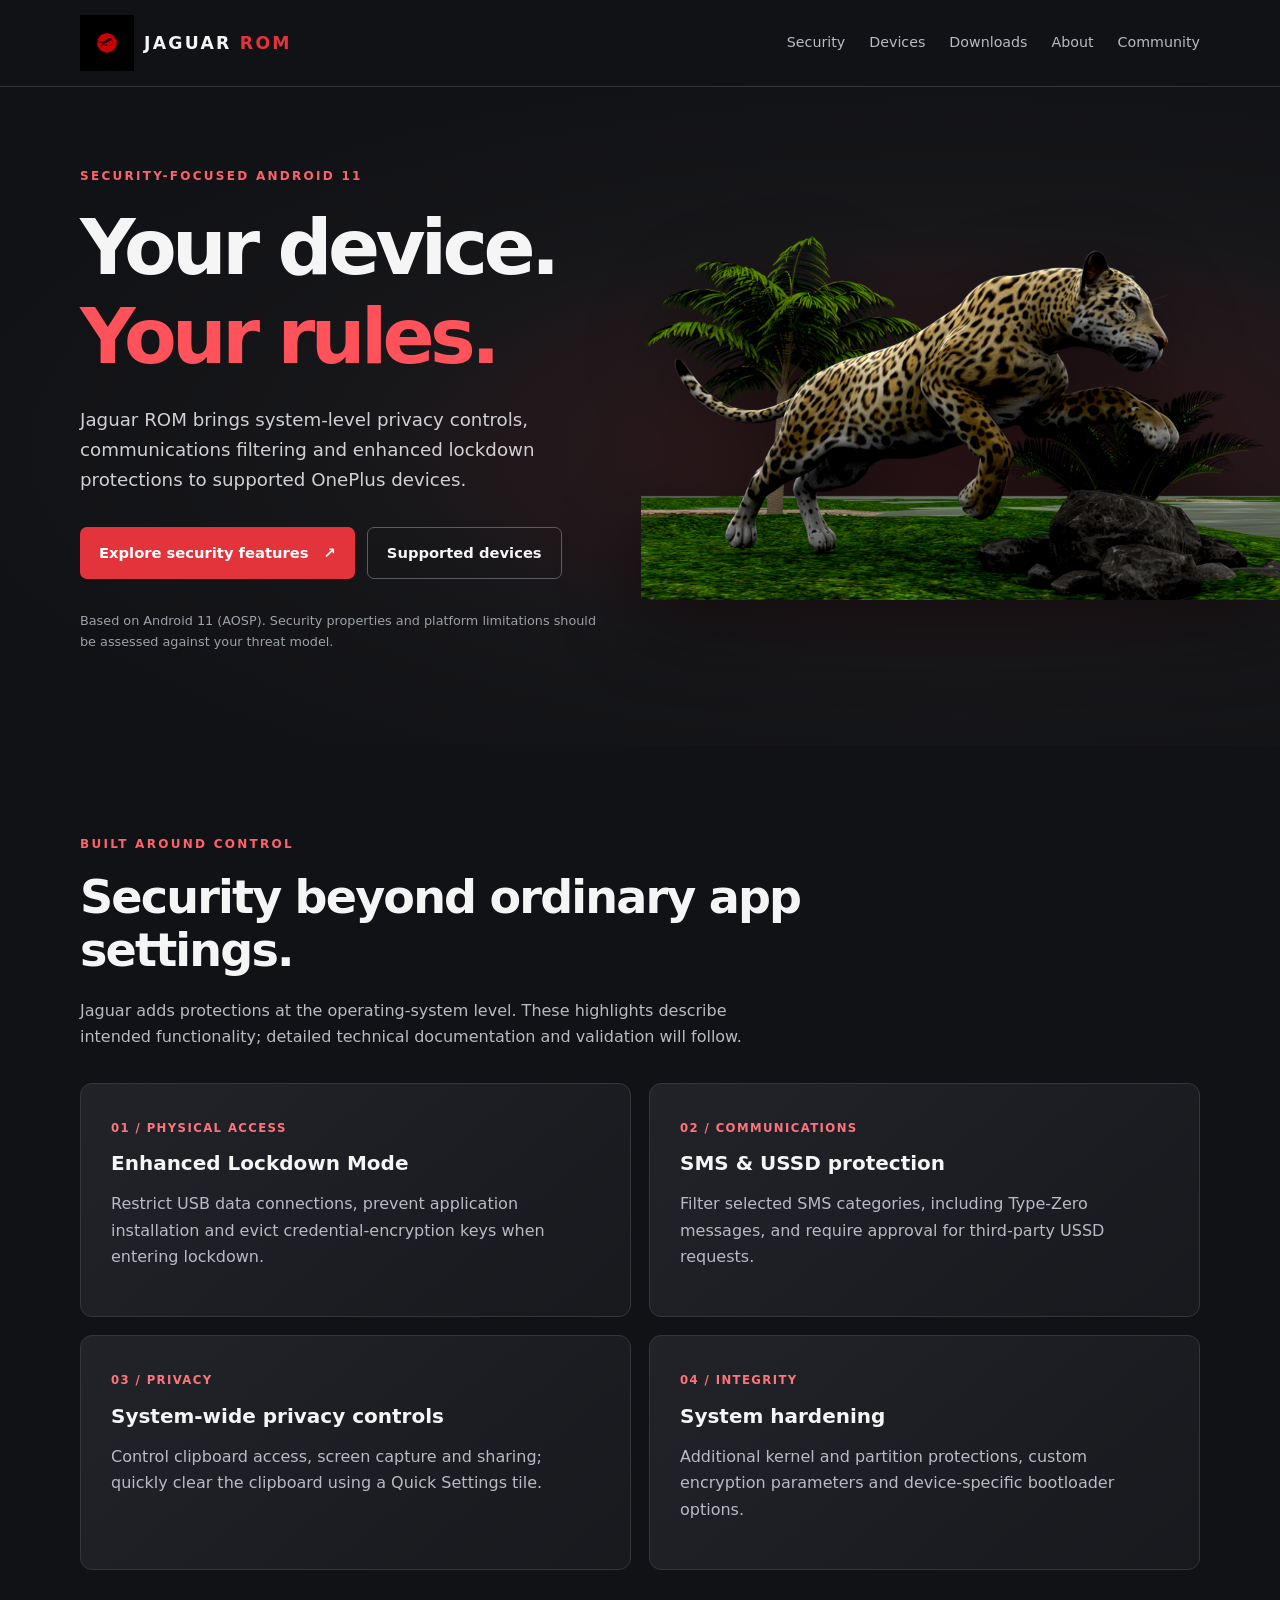
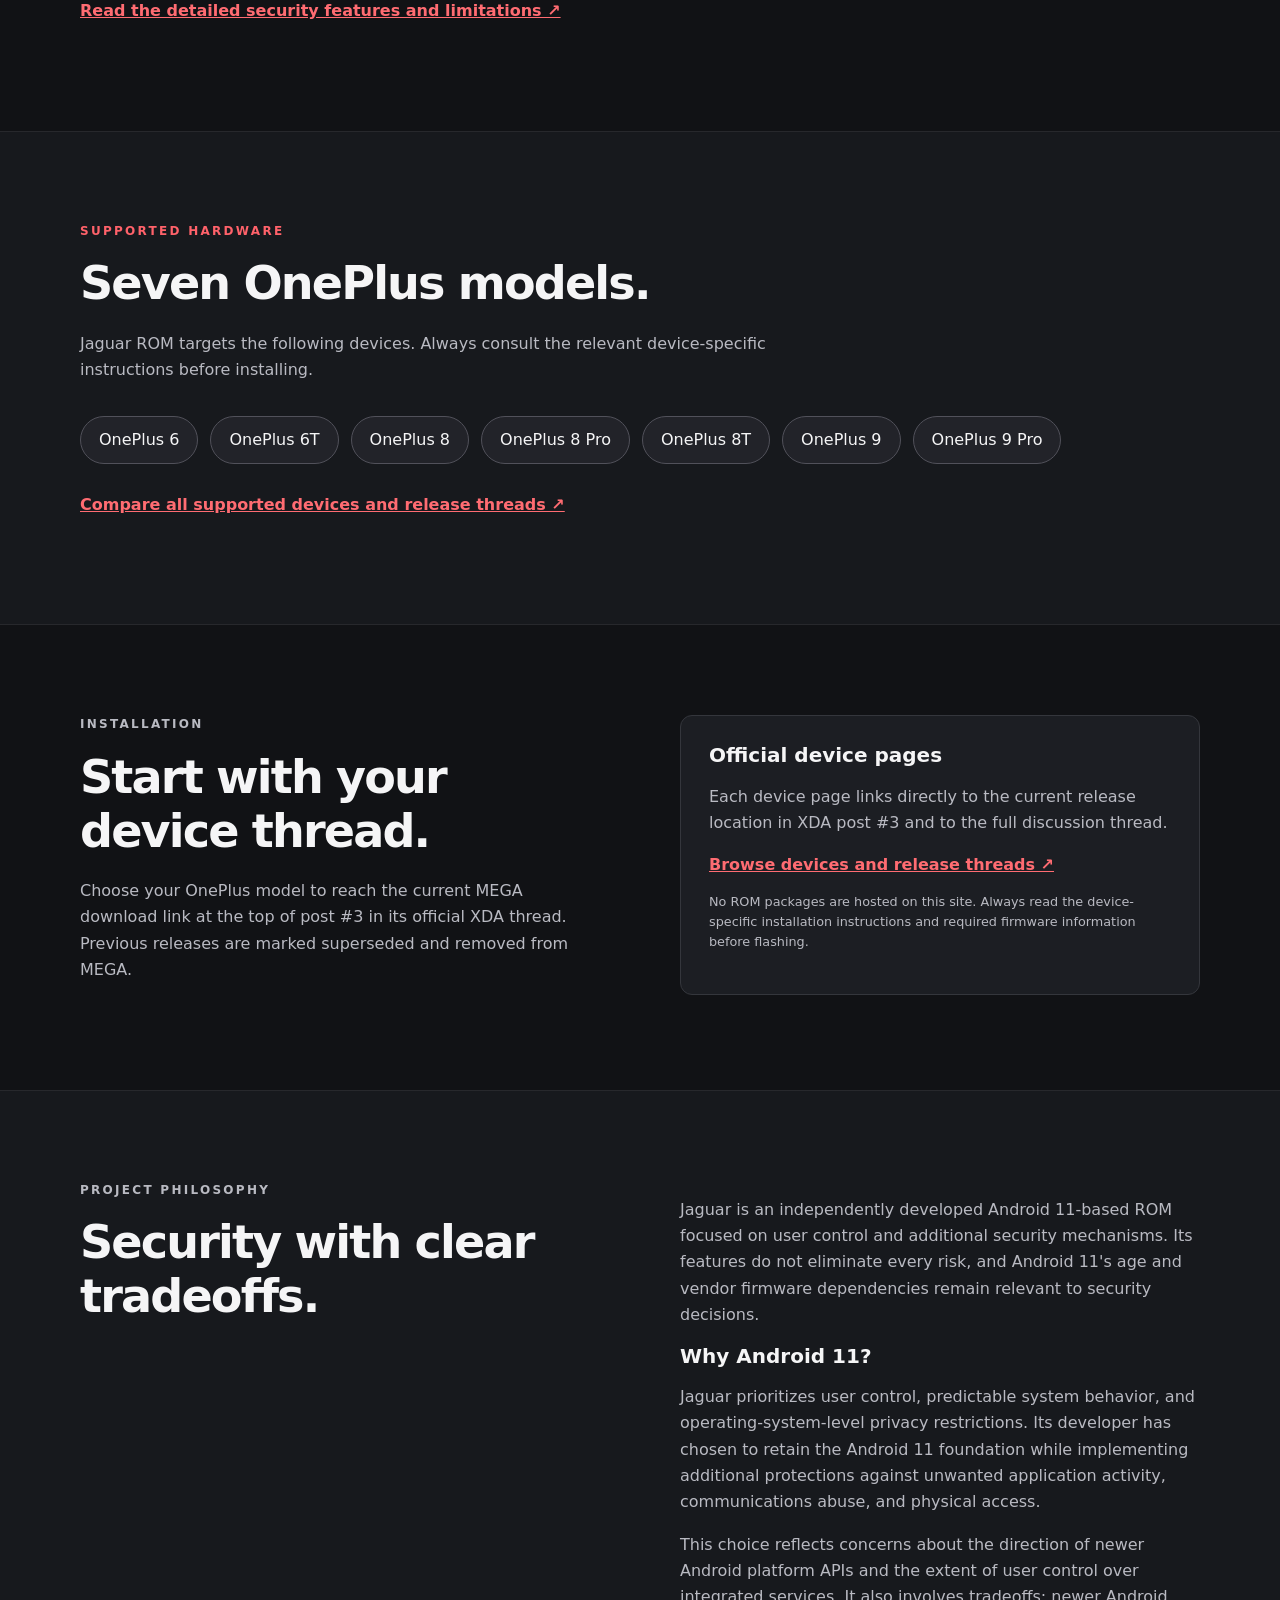
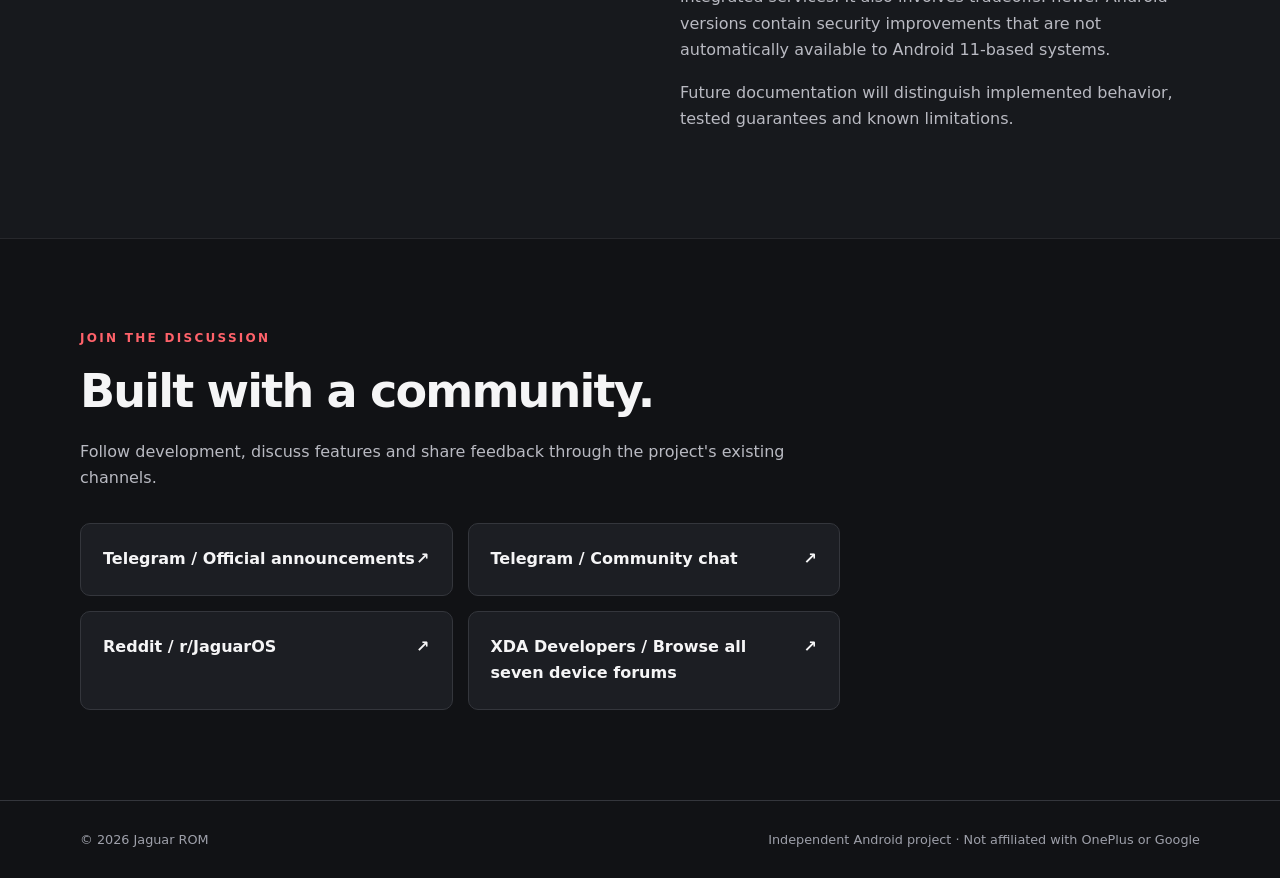
==== commit 0d506376: "Add permanent XDA download links and community navigation" ====
--- a/index.html
+++ b/index.html
@@ -50,9 +50,9 @@
       </div>
     </section>
     <section class="section muted" id="devices" aria-labelledby="devices-title"><div class="wrap"><p class="eyebrow">SUPPORTED HARDWARE</p><h2 id="devices-title">Seven OnePlus models.</h2><p class="section-intro">Jaguar ROM targets the following devices. Always consult the relevant device-specific instructions before installing.</p><div class="device-list"><a href="devices/oneplus-6/">OnePlus 6</a><a href="devices/oneplus-6t/">OnePlus 6T</a><a href="devices/oneplus-8/">OnePlus 8</a><a href="devices/oneplus-8-pro/">OnePlus 8 Pro</a><a href="devices/oneplus-8t/">OnePlus 8T</a><a href="devices/oneplus-9/">OnePlus 9</a><a href="devices/oneplus-9-pro/">OnePlus 9 Pro</a></div><p class="feature-more"><a class="text-link" href="devices/">Compare all supported devices and release threads ↗</a></p></div></section>
-    <section class="section" id="downloads" aria-labelledby="downloads-title"><div class="wrap split"><div><p class="eyebrow">INSTALLATION</p><h2 id="downloads-title">Start with your device thread.</h2><p>All seven supported models have their own XDA release discussions. Choose your exact device to find the appropriate download and installation instructions.</p></div><div class="info-panel"><h3>Official device pages</h3><p>Find all seven device-specific XDA threads in one place.</p><a class="text-link" href="devices/">Browse devices and release threads ↗</a><p class="fine">No ROM packages are hosted on this site. Check the linked threads for the latest releases and required firmware.</p></div></div></section>
+    <section class="section" id="downloads" aria-labelledby="downloads-title"><div class="wrap split"><div><p class="eyebrow">INSTALLATION</p><h2 id="downloads-title">Start with your device thread.</h2><p>Choose your OnePlus model to reach the current MEGA download link at the top of post #3 in its official XDA thread. Previous releases are marked superseded and removed from MEGA.</p></div><div class="info-panel"><h3>Official device pages</h3><p>Each device page links directly to the current release location in XDA post #3 and to the full discussion thread.</p><a class="text-link" href="devices/">Browse devices and release threads ↗</a><p class="fine">No ROM packages are hosted on this site. Always read the device-specific installation instructions and required firmware information before flashing.</p></div></div></section>
     <section class="section muted" id="about" aria-labelledby="about-title"><div class="wrap split"><div><p class="eyebrow">PROJECT PHILOSOPHY</p><h2 id="about-title">Security with clear tradeoffs.</h2></div><div><p>Jaguar is an independently developed Android 11-based ROM focused on user control and additional security mechanisms. Its features do not eliminate every risk, and Android 11's age and vendor firmware dependencies remain relevant to security decisions.</p><h3>Why Android 11?</h3><p>Jaguar prioritizes user control, predictable system behavior, and operating-system-level privacy restrictions. Its developer has chosen to retain the Android 11 foundation while implementing additional protections against unwanted application activity, communications abuse, and physical access.</p><p>This choice reflects concerns about the direction of newer Android platform APIs and the extent of user control over integrated services. It also involves tradeoffs: newer Android versions contain security improvements that are not automatically available to Android 11-based systems.</p><p>Future documentation will distinguish implemented behavior, tested guarantees and known limitations.</p></div></div></section>
-    <section class="section" id="community" aria-labelledby="community-title"><div class="wrap"><p class="eyebrow">JOIN THE DISCUSSION</p><h2 id="community-title">Built with a community.</h2><p class="section-intro">Follow development, discuss features and share feedback through the project's existing channels.</p><div class="community-links"><a href="https://www.reddit.com/r/JaguarOS/" rel="noopener noreferrer">Reddit / r/JaguarOS <span aria-hidden="true">↗</span></a><a href="https://xdaforums.com/t/rom-11-jaguar-oneplus-9-pro-official-v73-updated-october-12-2026.4394057/" rel="noopener noreferrer">XDA / OnePlus 9 Pro <span aria-hidden="true">↗</span></a></div><p class="fine">Official Telegram links will be added once confirmed.</p></div></section>
+    <section class="section" id="community" aria-labelledby="community-title"><div class="wrap"><p class="eyebrow">JOIN THE DISCUSSION</p><h2 id="community-title">Built with a community.</h2><p class="section-intro">Follow development, discuss features and share feedback through the project's existing channels.</p><div class="community-links"><a href="https://t.me/jaguar_Rom_Official" rel="noopener noreferrer">Telegram / Official announcements <span aria-hidden="true">↗</span></a><a href="https://t.me/JaguarRom" rel="noopener noreferrer">Telegram / Community chat <span aria-hidden="true">↗</span></a><a href="https://www.reddit.com/r/JaguarOS/" rel="noopener noreferrer">Reddit / r/JaguarOS <span aria-hidden="true">↗</span></a><a href="devices/">XDA Developers / Browse all seven device forums <span aria-hidden="true">↗</span></a></div></div></section>
   </main>
   <footer><div class="wrap footer-row"><span>© <span id="year">2026</span> Jaguar ROM</span><span>Independent Android project · Not affiliated with OnePlus or Google</span></div></footer>
   <script src="assets/main.js" defer></script>
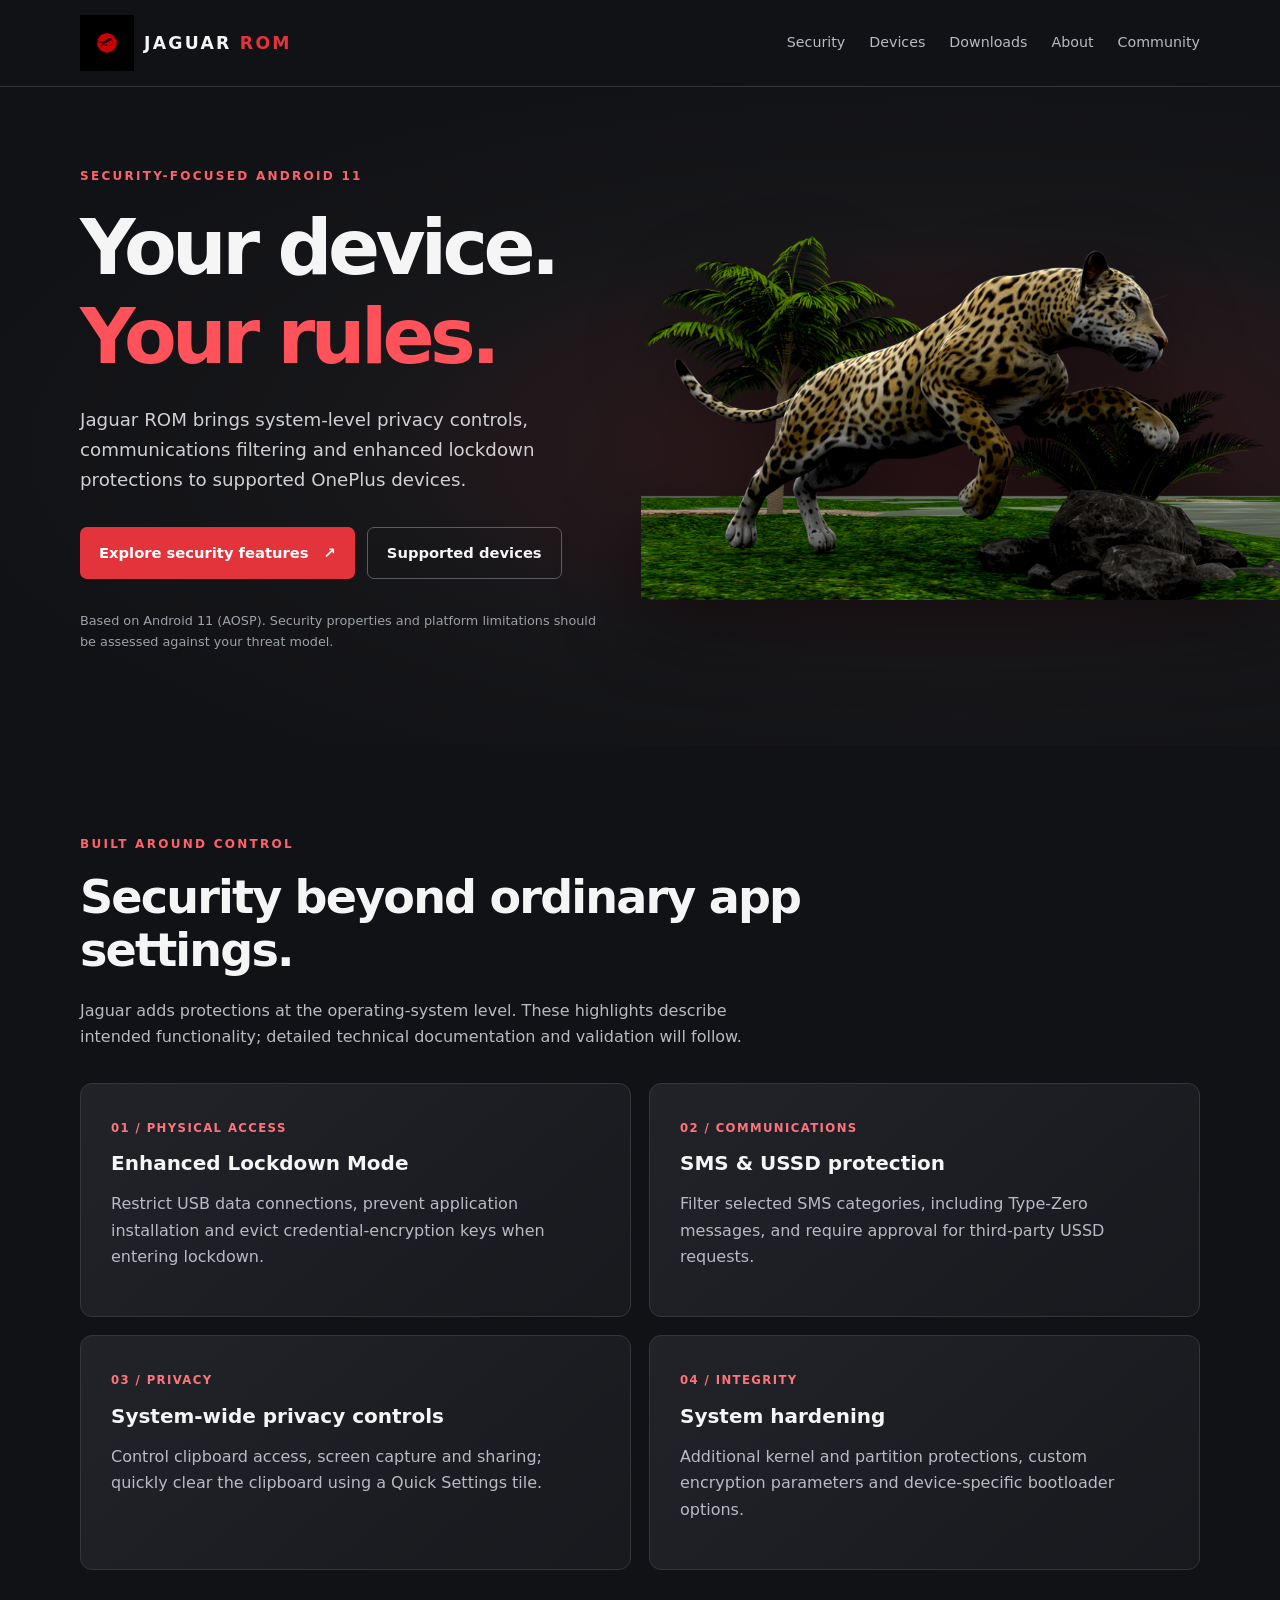
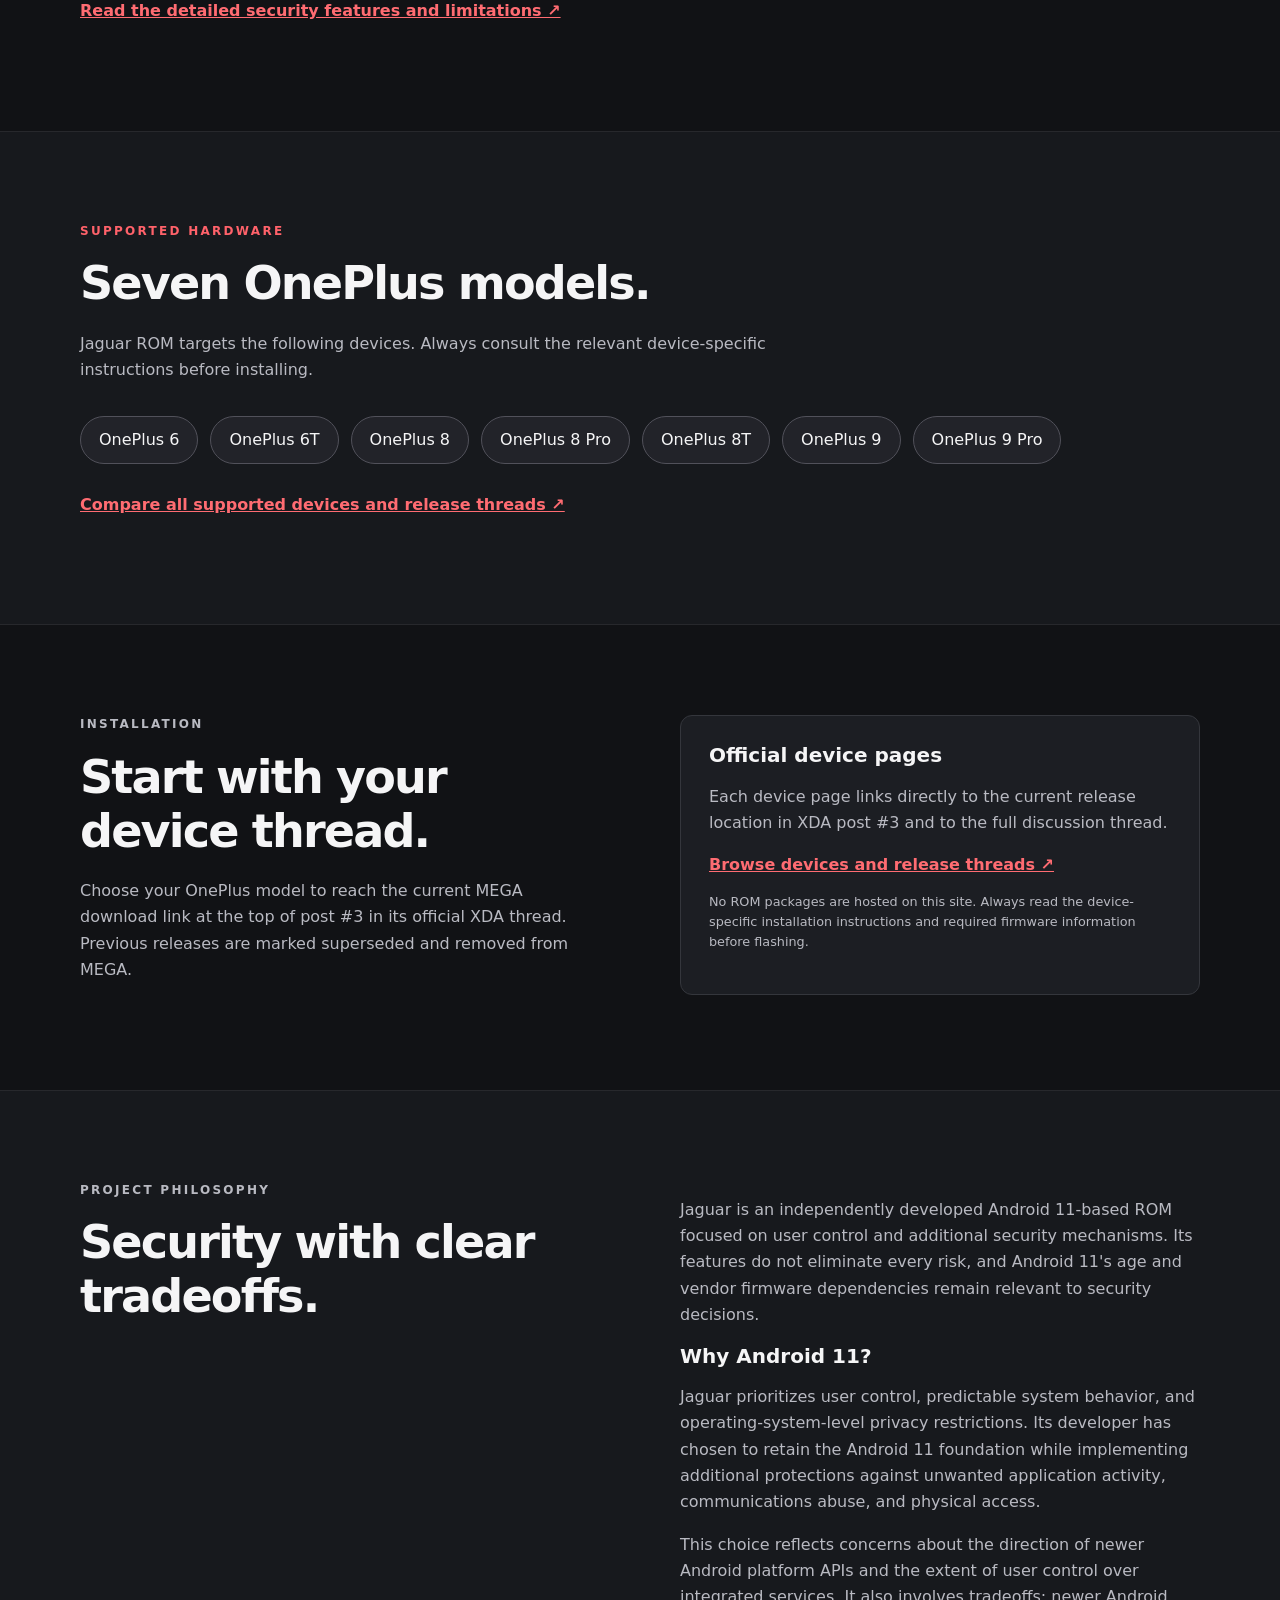
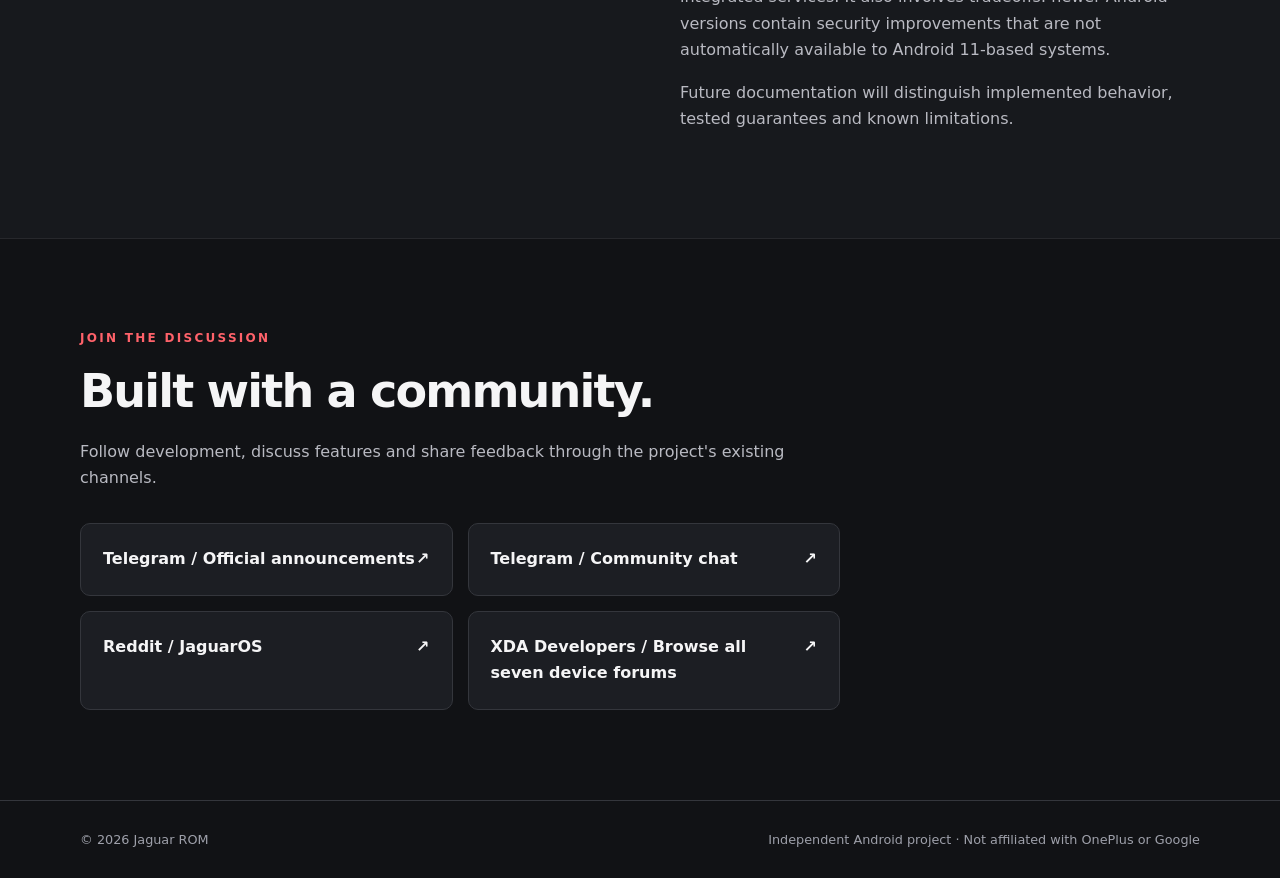
==== commit 155a1fe1: "Add permanent XDA download links and community navigation" ====
--- a/index.html
+++ b/index.html
@@ -52,7 +52,7 @@
     <section class="section muted" id="devices" aria-labelledby="devices-title"><div class="wrap"><p class="eyebrow">SUPPORTED HARDWARE</p><h2 id="devices-title">Seven OnePlus models.</h2><p class="section-intro">Jaguar ROM targets the following devices. Always consult the relevant device-specific instructions before installing.</p><div class="device-list"><a href="devices/oneplus-6/">OnePlus 6</a><a href="devices/oneplus-6t/">OnePlus 6T</a><a href="devices/oneplus-8/">OnePlus 8</a><a href="devices/oneplus-8-pro/">OnePlus 8 Pro</a><a href="devices/oneplus-8t/">OnePlus 8T</a><a href="devices/oneplus-9/">OnePlus 9</a><a href="devices/oneplus-9-pro/">OnePlus 9 Pro</a></div><p class="feature-more"><a class="text-link" href="devices/">Compare all supported devices and release threads ↗</a></p></div></section>
     <section class="section" id="downloads" aria-labelledby="downloads-title"><div class="wrap split"><div><p class="eyebrow">INSTALLATION</p><h2 id="downloads-title">Start with your device thread.</h2><p>Choose your OnePlus model to reach the current MEGA download link at the top of post #3 in its official XDA thread. Previous releases are marked superseded and removed from MEGA.</p></div><div class="info-panel"><h3>Official device pages</h3><p>Each device page links directly to the current release location in XDA post #3 and to the full discussion thread.</p><a class="text-link" href="devices/">Browse devices and release threads ↗</a><p class="fine">No ROM packages are hosted on this site. Always read the device-specific installation instructions and required firmware information before flashing.</p></div></div></section>
     <section class="section muted" id="about" aria-labelledby="about-title"><div class="wrap split"><div><p class="eyebrow">PROJECT PHILOSOPHY</p><h2 id="about-title">Security with clear tradeoffs.</h2></div><div><p>Jaguar is an independently developed Android 11-based ROM focused on user control and additional security mechanisms. Its features do not eliminate every risk, and Android 11's age and vendor firmware dependencies remain relevant to security decisions.</p><h3>Why Android 11?</h3><p>Jaguar prioritizes user control, predictable system behavior, and operating-system-level privacy restrictions. Its developer has chosen to retain the Android 11 foundation while implementing additional protections against unwanted application activity, communications abuse, and physical access.</p><p>This choice reflects concerns about the direction of newer Android platform APIs and the extent of user control over integrated services. It also involves tradeoffs: newer Android versions contain security improvements that are not automatically available to Android 11-based systems.</p><p>Future documentation will distinguish implemented behavior, tested guarantees and known limitations.</p></div></div></section>
-    <section class="section" id="community" aria-labelledby="community-title"><div class="wrap"><p class="eyebrow">JOIN THE DISCUSSION</p><h2 id="community-title">Built with a community.</h2><p class="section-intro">Follow development, discuss features and share feedback through the project's existing channels.</p><div class="community-links"><a href="https://t.me/jaguar_Rom_Official" rel="noopener noreferrer">Telegram / Official announcements <span aria-hidden="true">↗</span></a><a href="https://t.me/JaguarRom" rel="noopener noreferrer">Telegram / Community chat <span aria-hidden="true">↗</span></a><a href="https://www.reddit.com/r/JaguarOS/" rel="noopener noreferrer">Reddit / r/JaguarOS <span aria-hidden="true">↗</span></a><a href="devices/">XDA Developers / Browse all seven device forums <span aria-hidden="true">↗</span></a></div></div></section>
+    <section class="section" id="community" aria-labelledby="community-title"><div class="wrap"><p class="eyebrow">JOIN THE DISCUSSION</p><h2 id="community-title">Built with a community.</h2><p class="section-intro">Follow development, discuss features and share feedback through the project's existing channels.</p><div class="community-links"><a href="https://t.me/jaguar_Rom_Official" rel="noopener noreferrer">Telegram / Official announcements <span aria-hidden="true">↗</span></a><a href="https://t.me/JaguarRom" rel="noopener noreferrer">Telegram / Community chat <span aria-hidden="true">↗</span></a><a href="https://www.reddit.com/r/JaguarOS/" rel="noopener noreferrer">Reddit / JaguarOS <span aria-hidden="true">↗</span></a><a href="devices/">XDA Developers / Browse all seven device forums <span aria-hidden="true">↗</span></a></div></div></section>
   </main>
   <footer><div class="wrap footer-row"><span>© <span id="year">2026</span> Jaguar ROM</span><span>Independent Android project · Not affiliated with OnePlus or Google</span></div></footer>
   <script src="assets/main.js" defer></script>
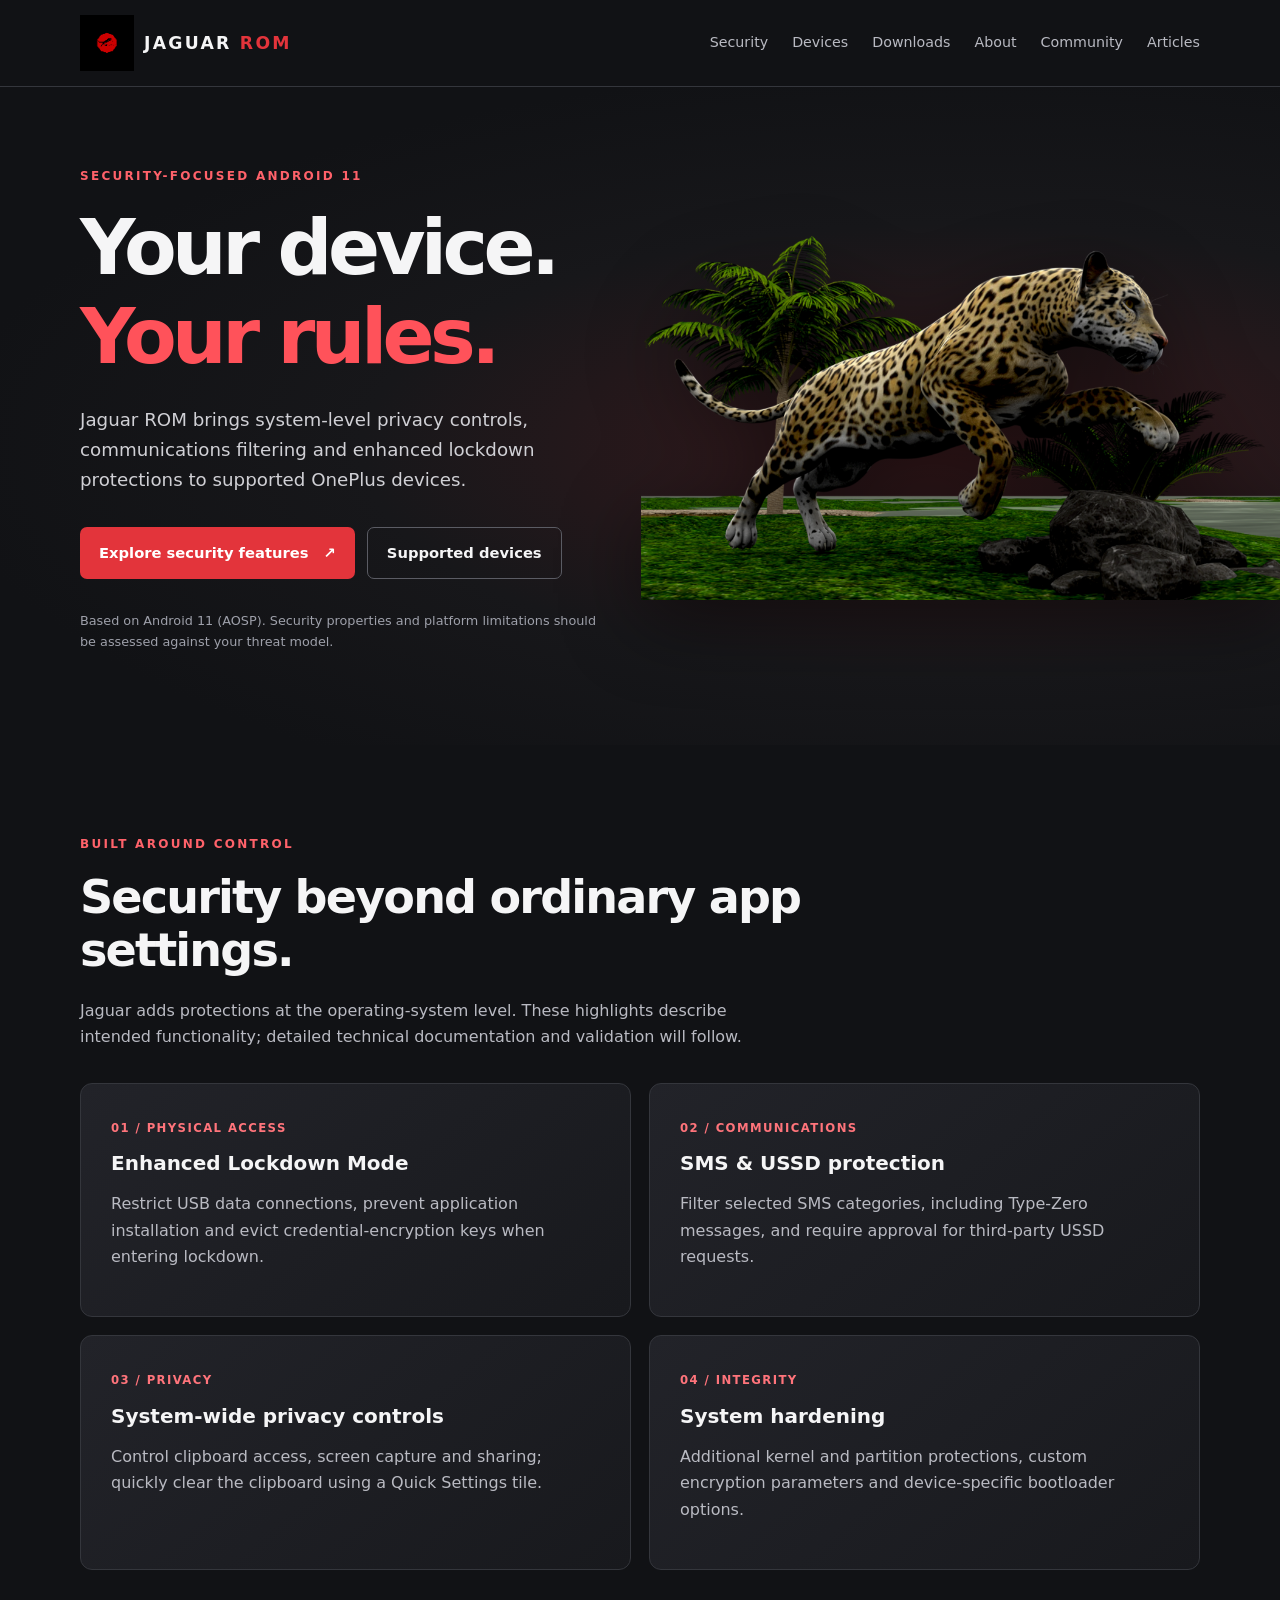
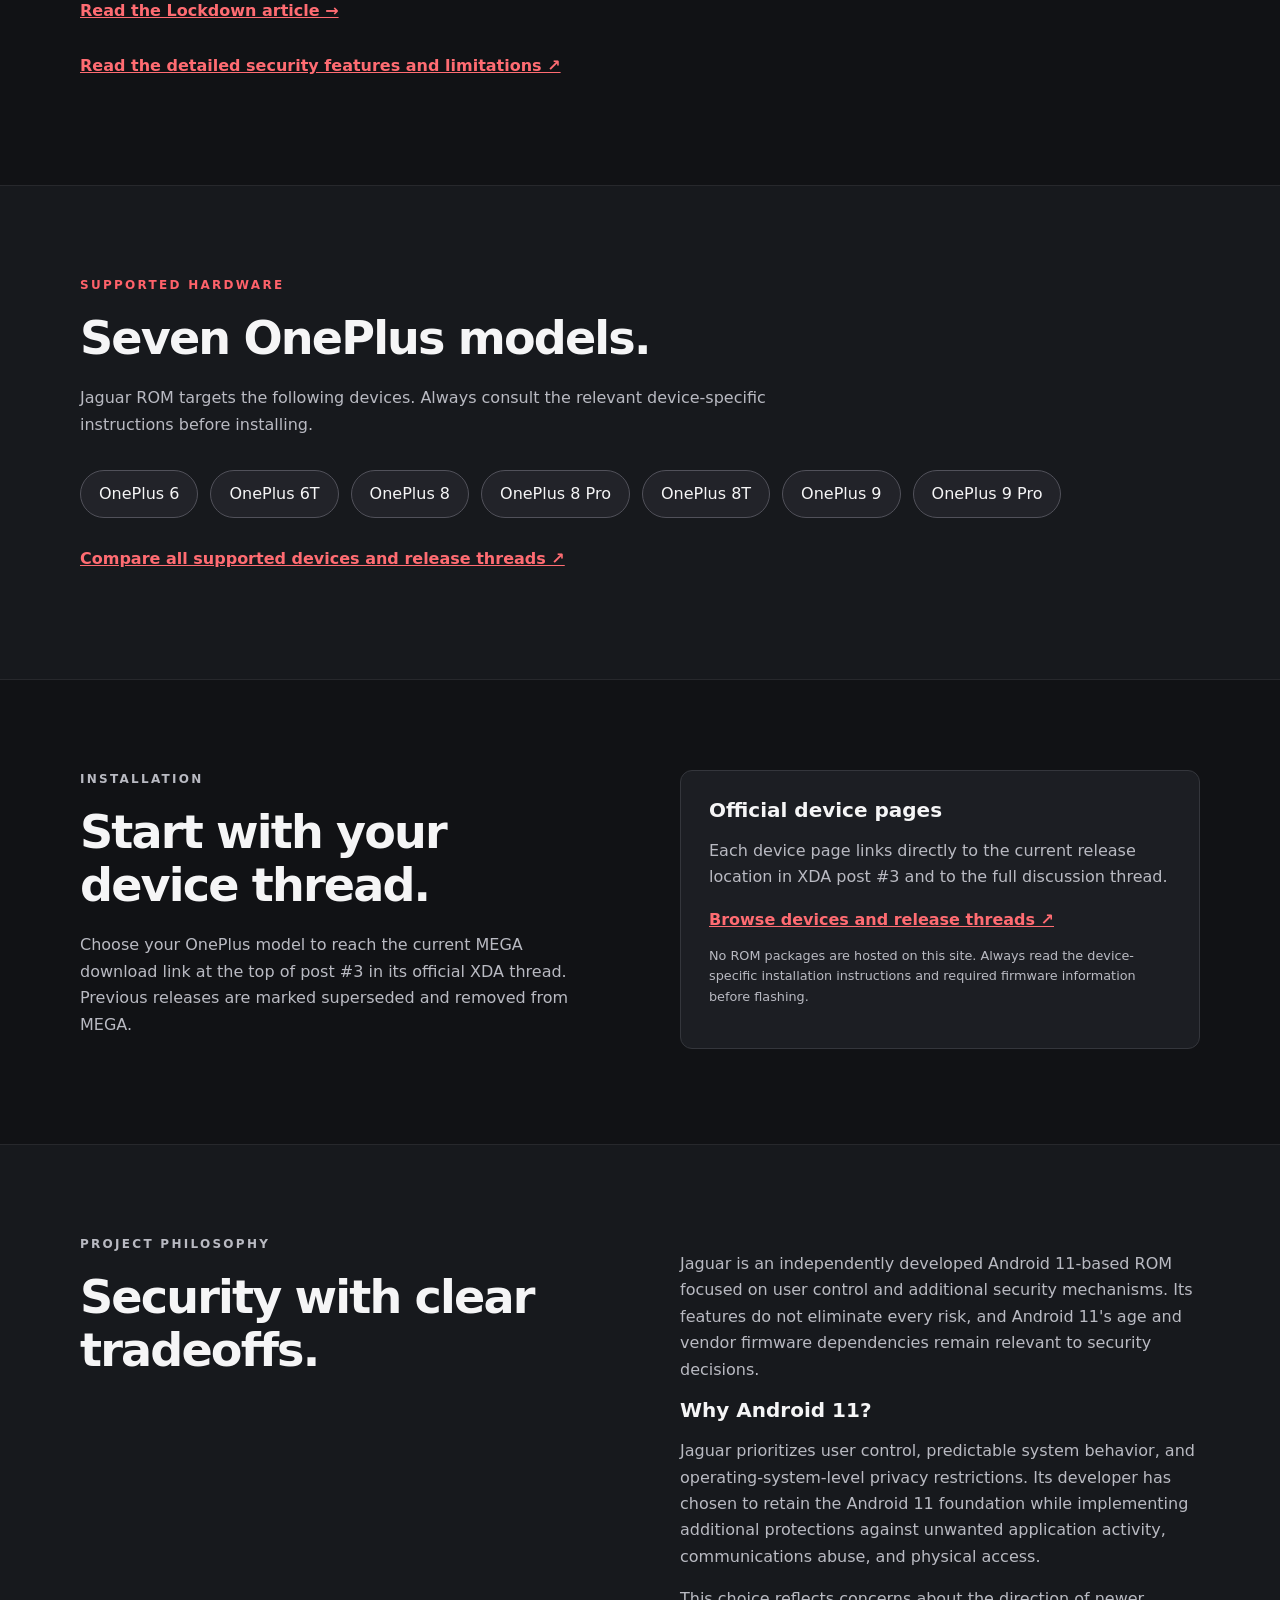
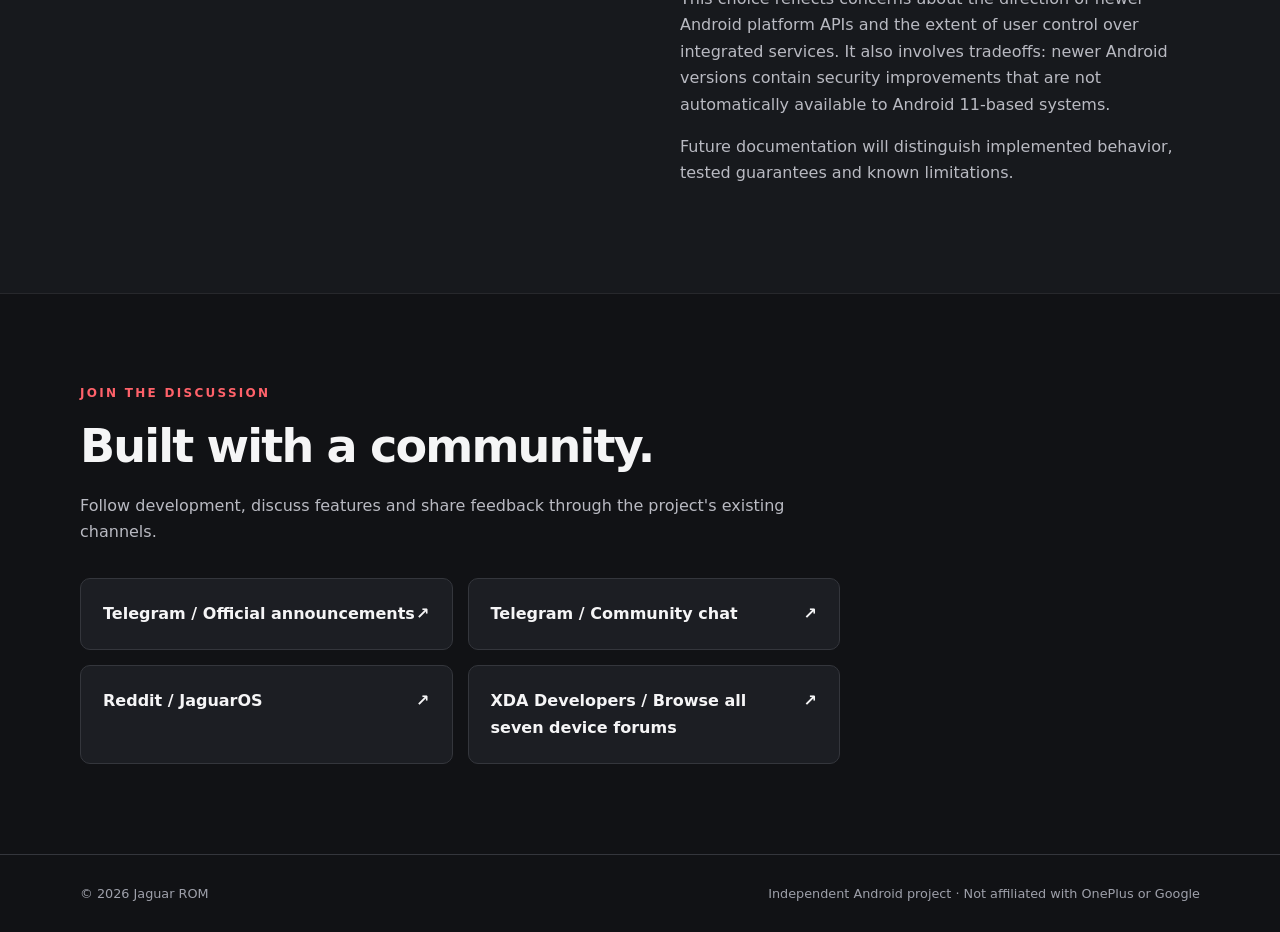
==== commit 6d7650bb: "Add Articles section and enhanced Lockdown technical article" ====
--- a/index.html
+++ b/index.html
@@ -21,7 +21,7 @@
     <div class="wrap nav-bar">
       <a class="brand" href="#top" aria-label="Jaguar ROM home"><img src="assets/jaguar-logo.png" alt="" width="54" height="57"><span>JAGUAR <b>ROM</b></span></a>
       <nav aria-label="Main navigation">
-        <a href="features/">Security</a><a href="devices/">Devices</a><a href="#downloads">Downloads</a><a href="#about">About</a><a href="#community">Community</a>
+        <a href="features/">Security</a><a href="devices/">Devices</a><a href="#downloads">Downloads</a><a href="#about">About</a><a href="#community">Community</a><a href="articles/">Articles</a>
       </nav>
     </div>
   </header>
@@ -46,6 +46,7 @@
           <article class="feature"><span class="feature-num">03 / PRIVACY</span><h3>System-wide privacy controls</h3><p>Control clipboard access, screen capture and sharing; quickly clear the clipboard using a Quick Settings tile.</p></article>
           <article class="feature"><span class="feature-num">04 / INTEGRITY</span><h3>System hardening</h3><p>Additional kernel and partition protections, custom encryption parameters and device-specific bootloader options.</p></article>
         </div>
+        <p class="feature-more"><a class="text-link" href="articles/enhanced-lockdown/">Read the Lockdown article →</a></p>
         <p class="feature-more"><a class="text-link" href="features/">Read the detailed security features and limitations ↗</a></p>
       </div>
     </section>
--- a/assets/style.css
+++ b/assets/style.css
@@ -21,3 +21,6 @@
 .device-list a{border:1px solid #51515a;border-radius:999px;padding:10px 18px;background:#222329;text-decoration:none}.device-list a:hover{border-color:var(--red);color:#fff}
 .device-card-grid{display:grid;grid-template-columns:repeat(3,minmax(0,1fr));gap:18px;margin:35px 0}.device-card{display:flex;flex-direction:column;gap:9px;padding:25px;border:1px solid var(--line);border-radius:12px;background:var(--panel);text-decoration:none}.device-card:hover{border-color:var(--red)}.device-card strong{font-size:1.25rem}.device-card span{color:var(--sub);font-size:.91rem}.device-card .device-card-action{color:#ff777c;font-weight:700;margin-top:12px}.device-facts{display:grid;grid-template-columns:repeat(3,1fr);gap:15px;margin:30px 0 45px}.device-facts>div{padding:20px;border:1px solid var(--line);border-radius:10px;background:var(--panel)}.device-facts span{display:block;color:#ff777c;font-size:.75rem;font-weight:800;letter-spacing:.12em}.device-facts strong{display:block;margin-top:8px;overflow-wrap:anywhere}
 @media(max-width:800px){.device-card-grid{grid-template-columns:repeat(2,minmax(0,1fr))}}@media(max-width:540px){.device-card-grid,.device-facts{grid-template-columns:1fr}}
+
+/* Articles batch */
+.article-card-grid{display:grid;grid-template-columns:minmax(0,1fr);gap:20px;margin:34px 0}.article-card{display:block;padding:30px;background:var(--panel);border:1px solid var(--line);border-radius:12px;text-decoration:none}.article-card:hover{border-color:var(--red)}.article-card h2{font-size:clamp(1.55rem,3vw,2.1rem);margin:12px 0}.article-card p,.article-body p{color:var(--sub)}.article-body h2{font-size:clamp(1.55rem,3vw,2.25rem);margin-top:48px}.article-body code{padding:2px 5px;background:#282a30;border-radius:4px}.table-scroll{overflow-x:auto}.article-table{width:100%;border-collapse:collapse;margin:24px 0;min-width:470px}.article-table th,.article-table td{text-align:left;padding:12px 16px;border-bottom:1px solid var(--line)}.article-table th{color:#ff777c;background:var(--panel)}
